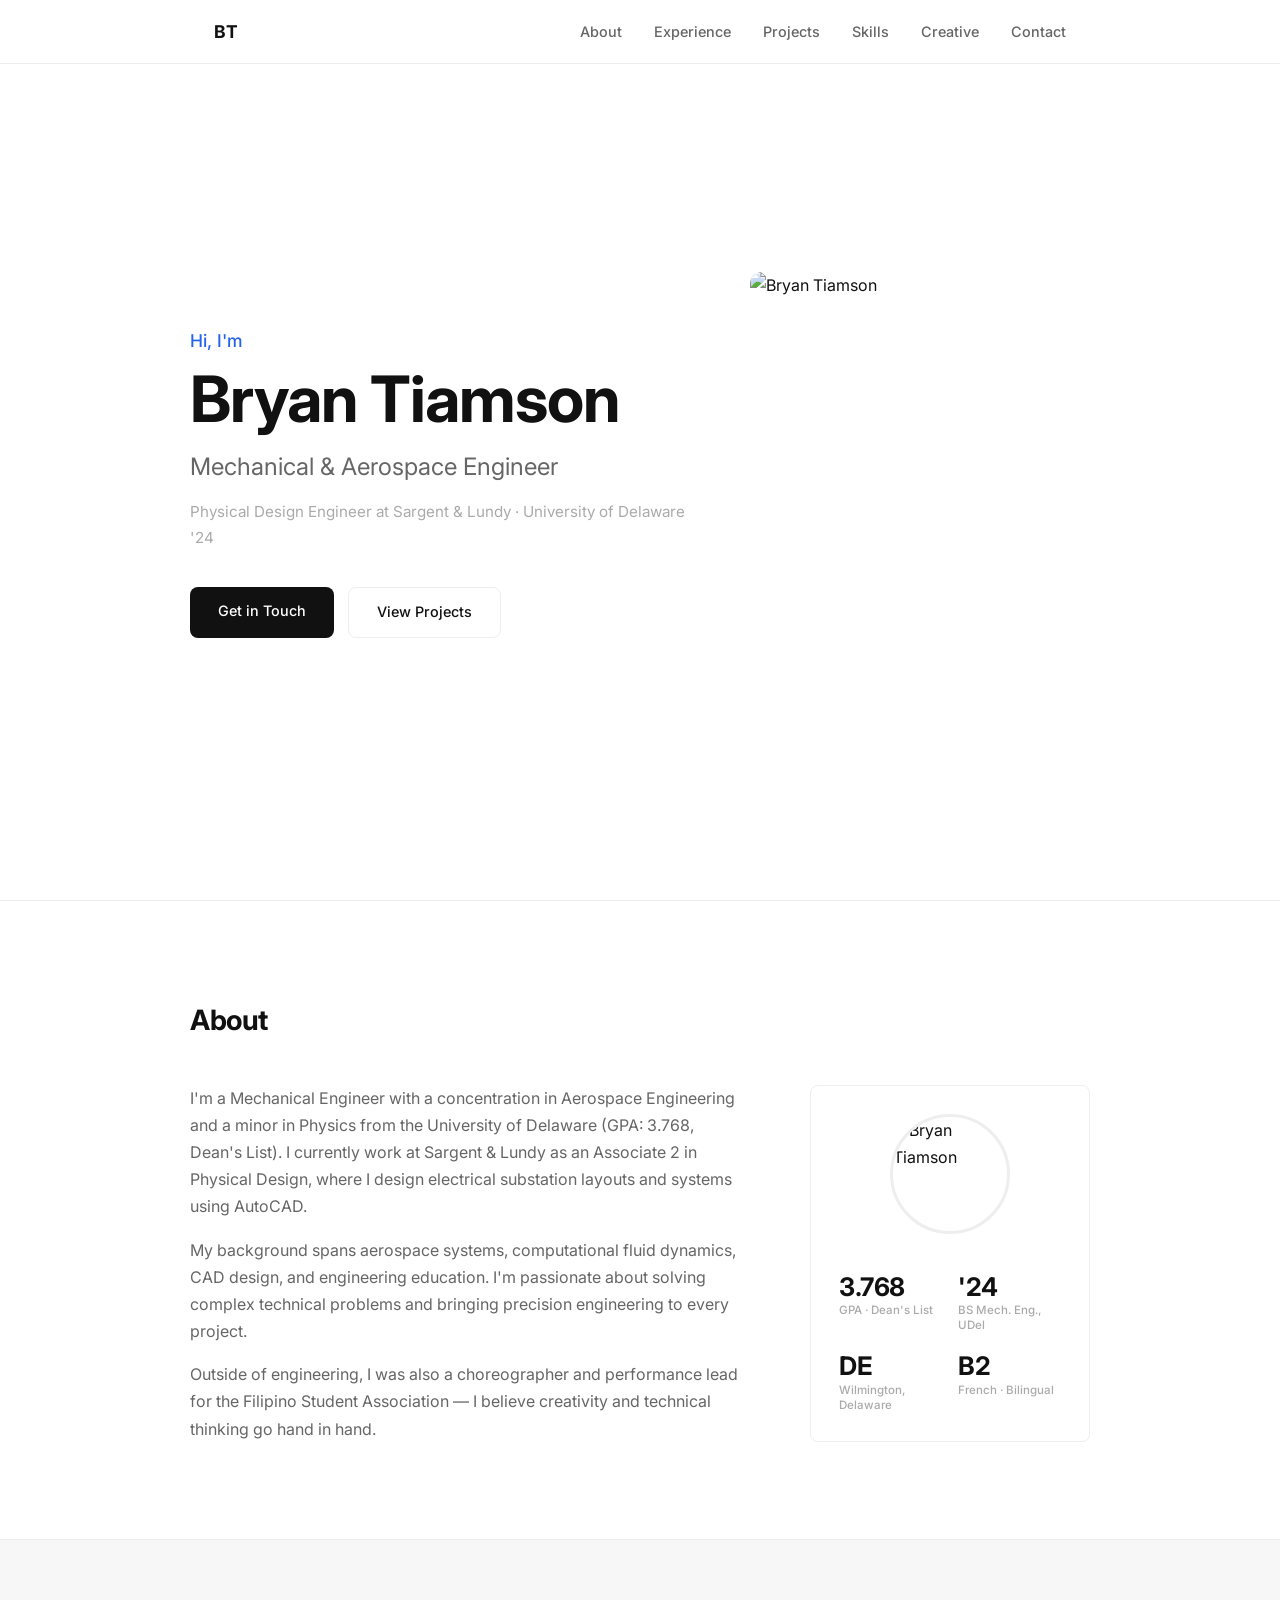
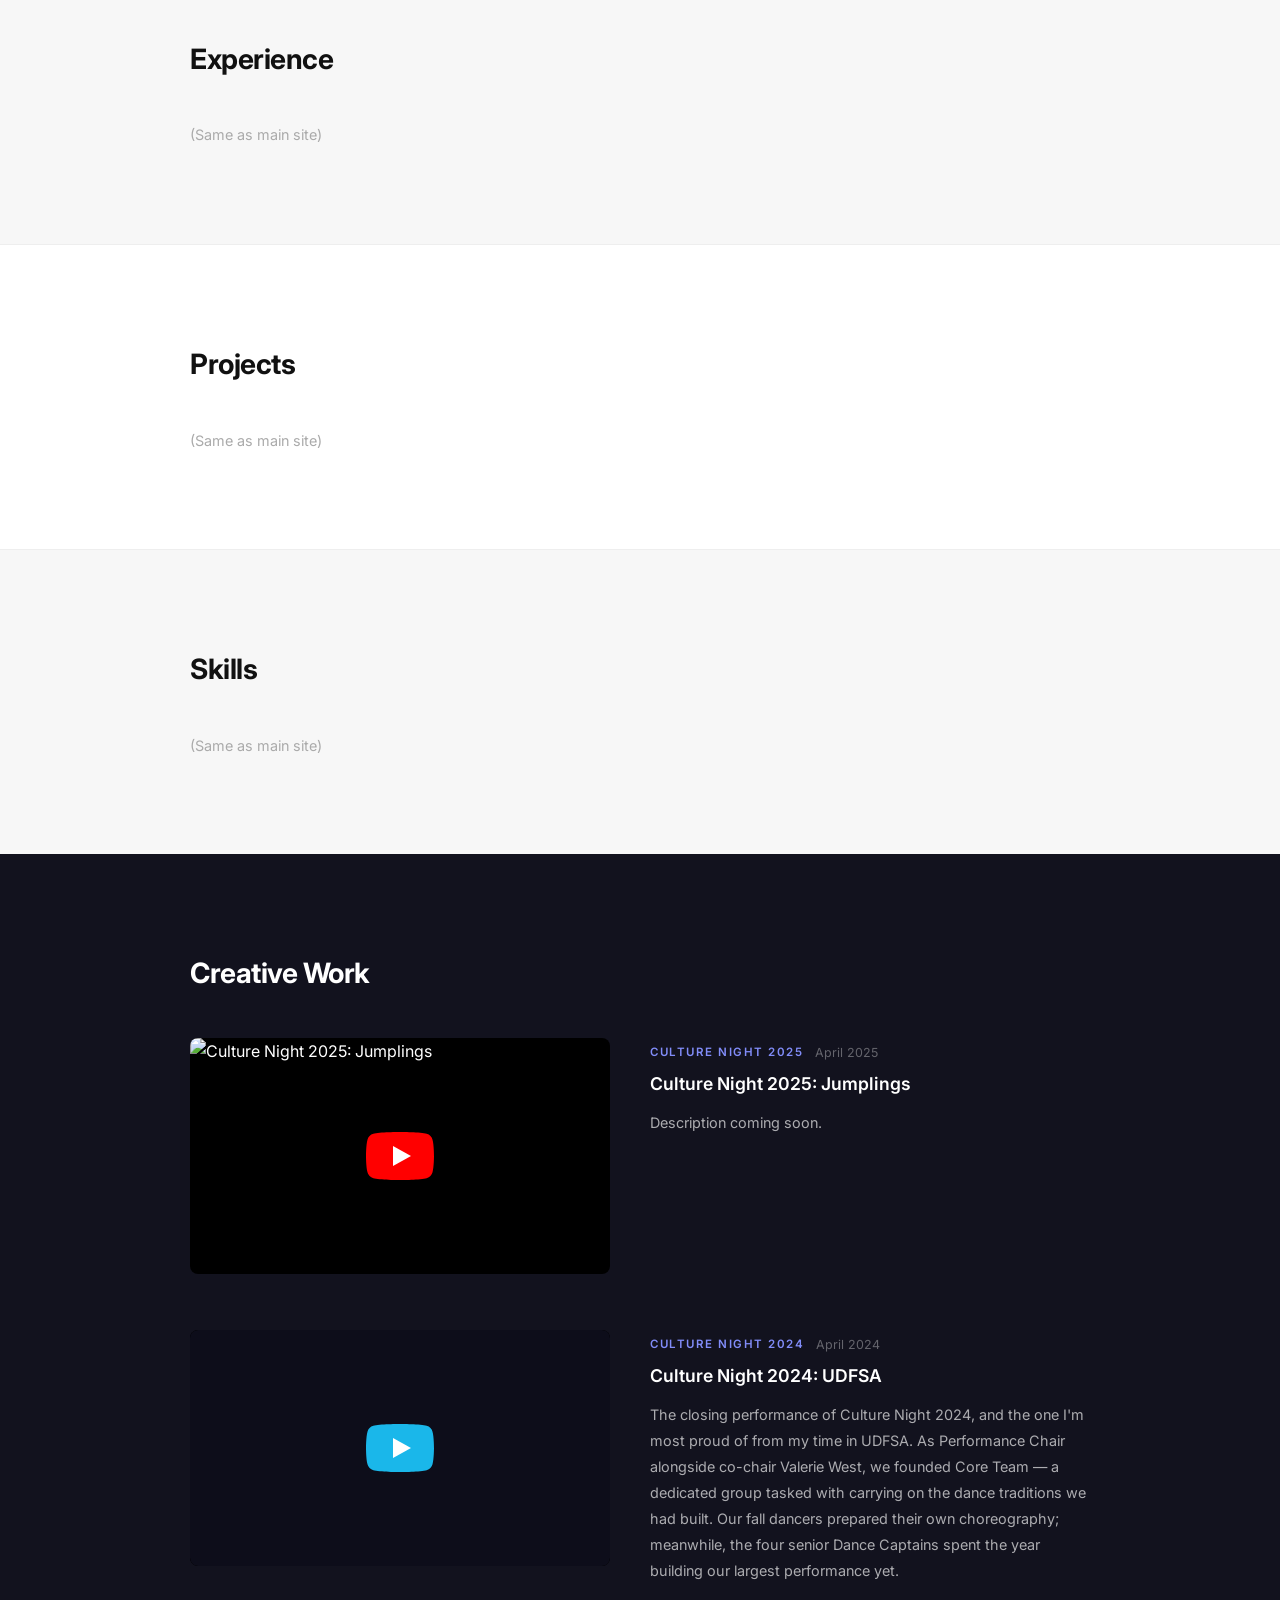
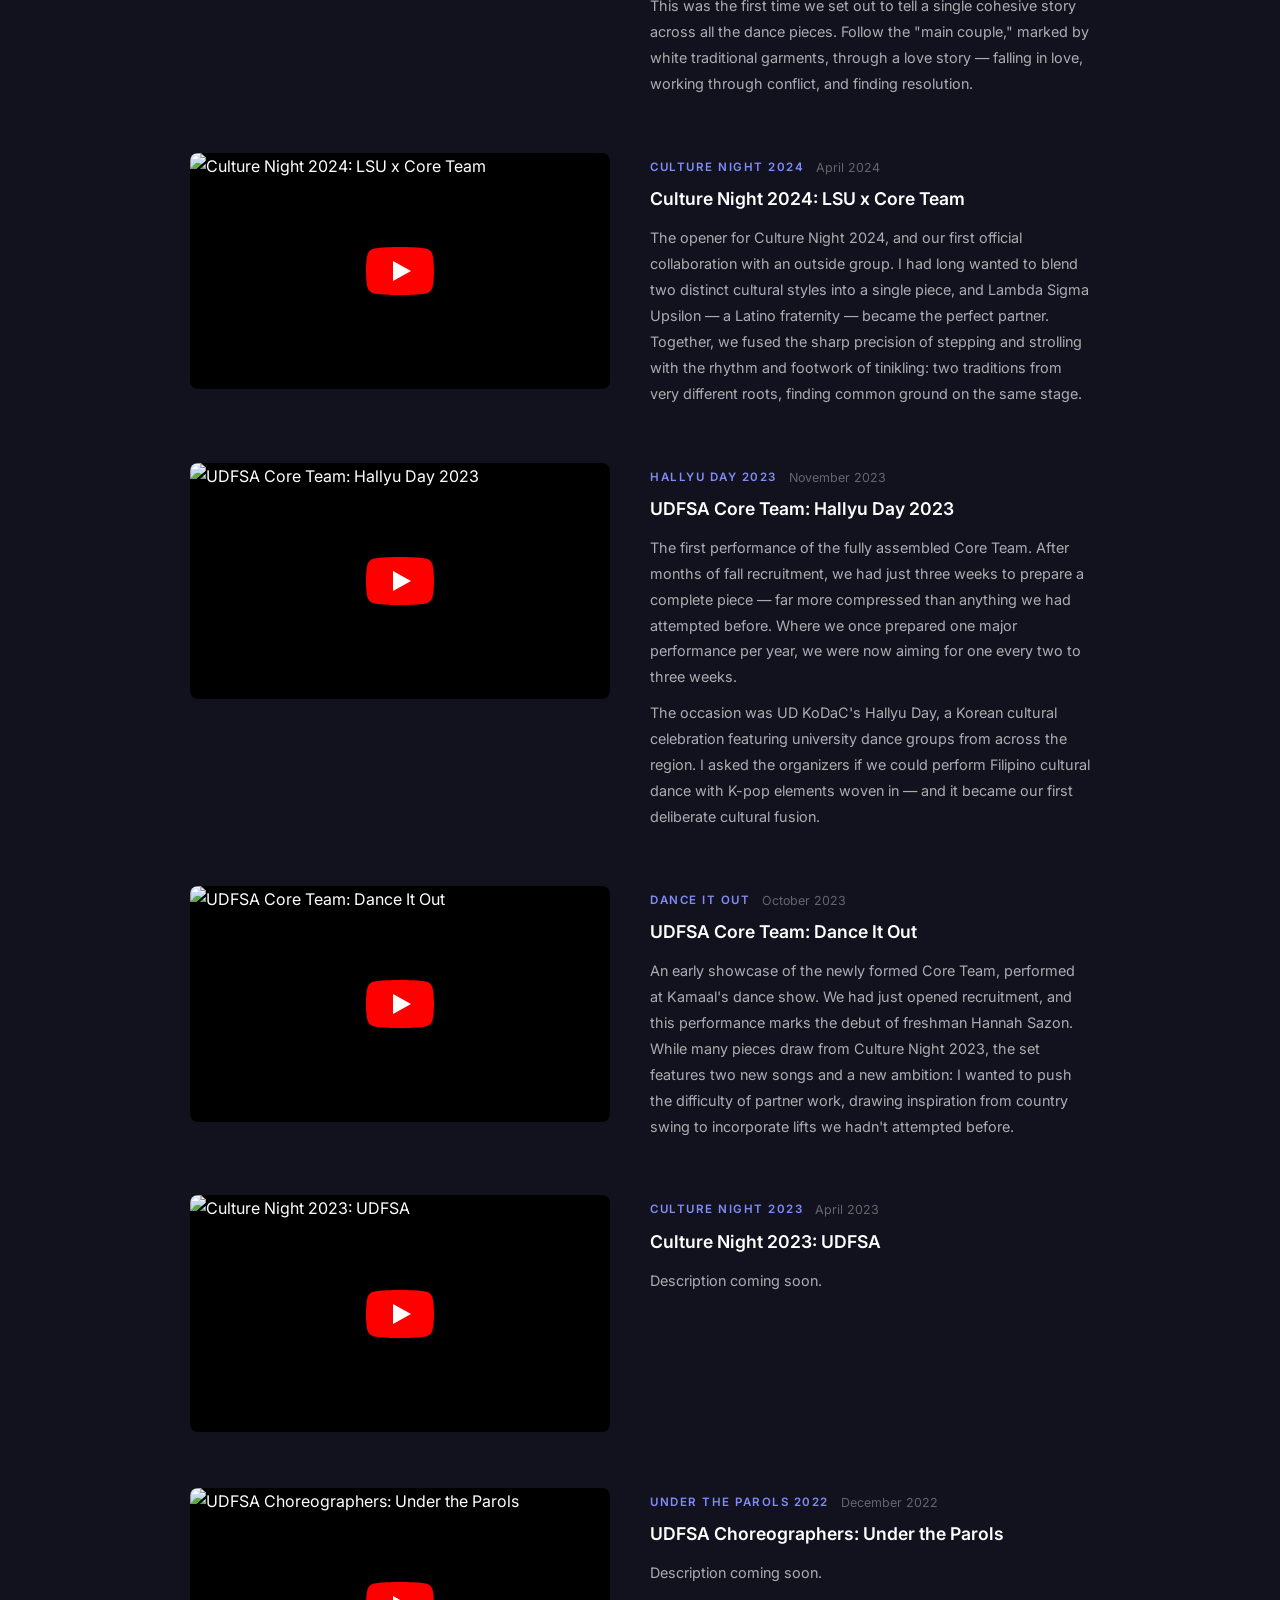
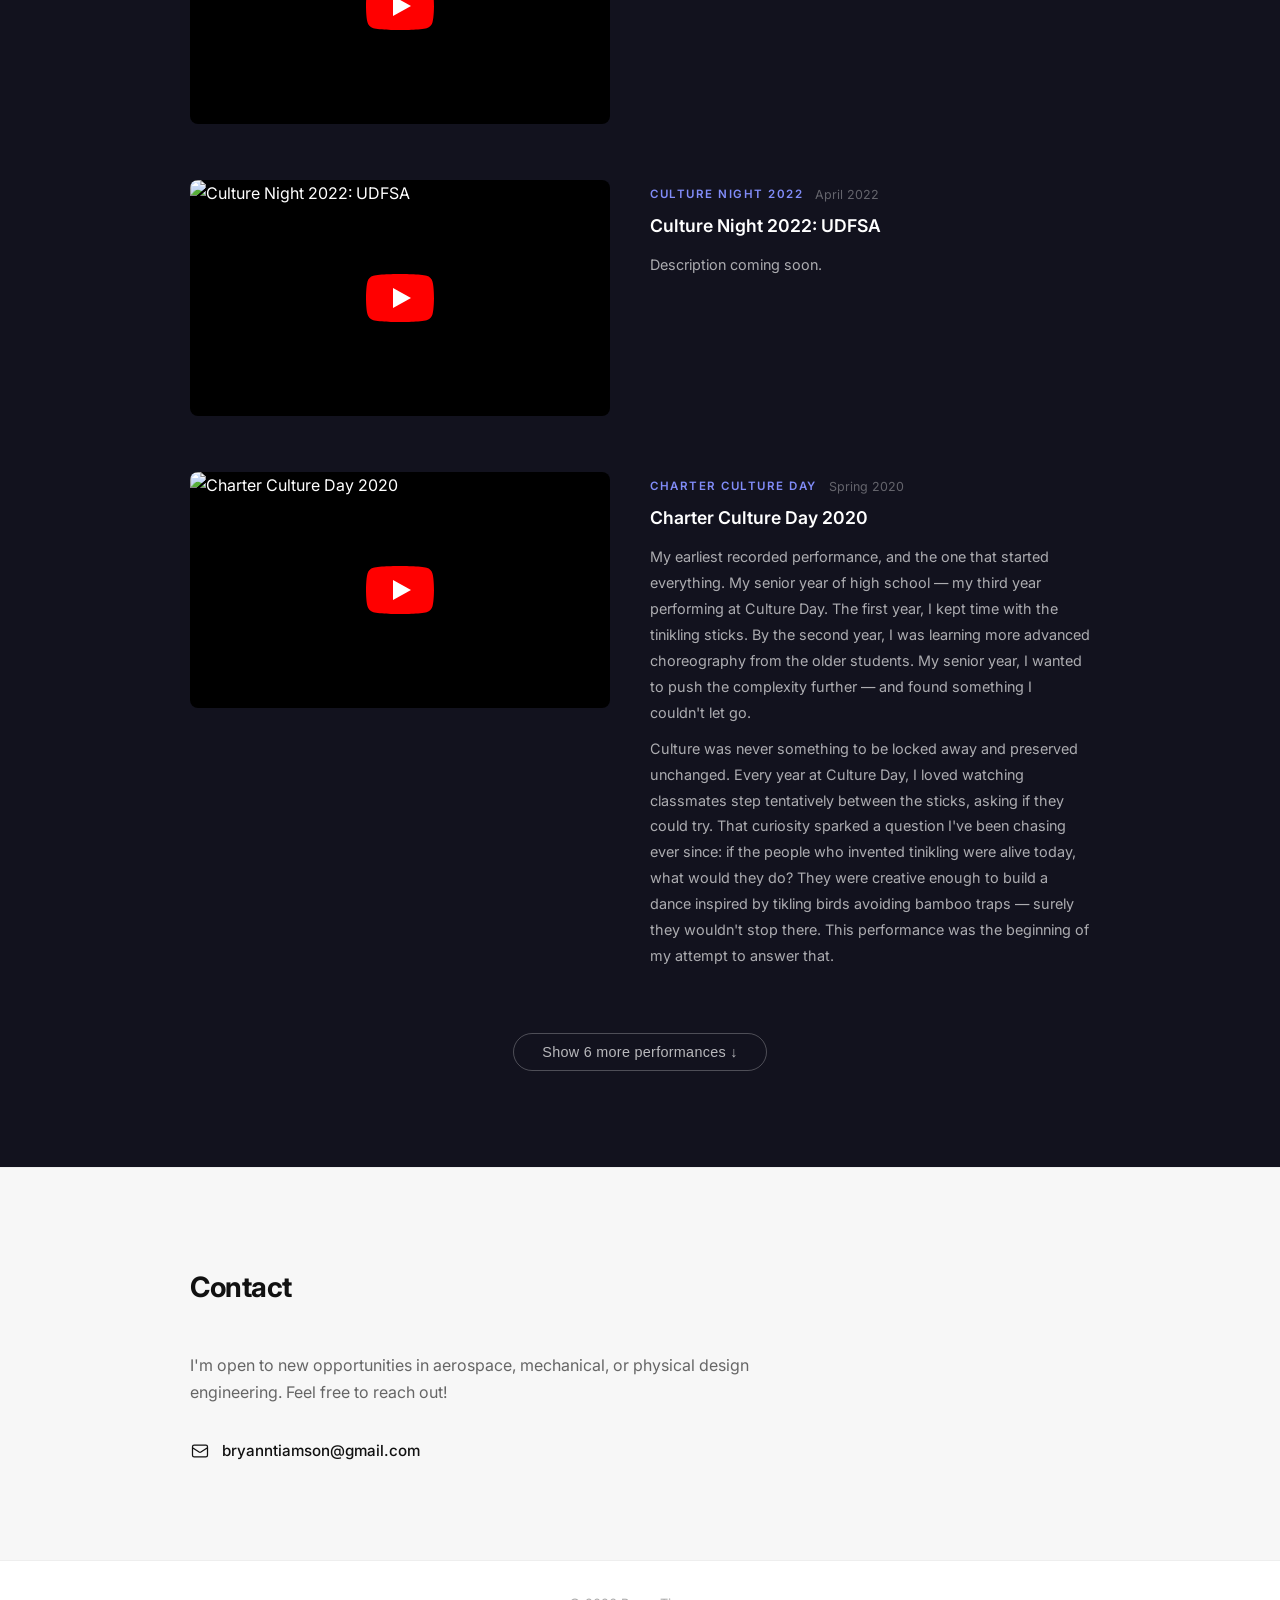
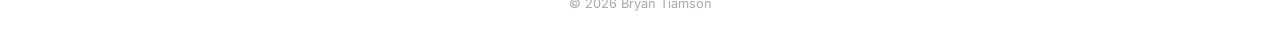
==== preview-a.html @ c30eb729 "Add two layout previews for Creative section (A/B comparison) - preview-a: top 3 visible, rest behin" ====
<!DOCTYPE html>
<html lang="en">
<head>
  <meta charset="UTF-8" />
  <meta name="viewport" content="width=device-width, initial-scale=1.0"/>
  <title>Preview A — Show More Button</title>
  <link rel="stylesheet" href="style.css" />
  <link href="https://fonts.googleapis.com/css2?family=Inter:wght@300;400;500;600;700&display=swap" rel="stylesheet"/>
</head>
<body>

  <!-- NAV -->
  <nav id="navbar">
    <div class="nav-inner">
      <span class="nav-logo">BT</span>
      <ul class="nav-links" id="navLinks">
        <li><a href="#about">About</a></li>
        <li><a href="#experience">Experience</a></li>
        <li><a href="#projects">Projects</a></li>
        <li><a href="#skills">Skills</a></li>
        <li><a href="#creative">Creative</a></li>
        <li><a href="#contact">Contact</a></li>
      </ul>
      <button class="nav-hamburger" id="navHamburger" aria-label="Toggle menu">
        <span></span><span></span><span></span>
      </button>
    </div>
  </nav>

  <!-- HERO -->
  <section id="hero">
    <div class="hero-content">
      <div class="hero-text">
        <p class="hero-greeting">Hi, I'm</p>
        <h1>Bryan Tiamson</h1>
        <h2>Mechanical &amp; Aerospace Engineer</h2>
        <p class="hero-sub">Physical Design Engineer at Sargent &amp; Lundy · University of Delaware '24</p>
        <div class="hero-cta">
          <a href="#contact" class="btn-primary">Get in Touch</a>
          <a href="#projects" class="btn-secondary">View Projects</a>
        </div>
      </div>
      <img src="Portrait/DPT_0738.jpg" alt="Bryan Tiamson" class="hero-photo"/>
    </div>
  </section>

  <!-- ABOUT -->
  <section id="about">
    <div class="container">
      <h3 class="section-label">About</h3>
      <div class="about-grid">
        <div class="about-text">
          <p>I'm a Mechanical Engineer with a concentration in Aerospace Engineering and a minor in Physics from the University of Delaware (GPA: 3.768, Dean's List). I currently work at Sargent &amp; Lundy as an Associate 2 in Physical Design, where I design electrical substation layouts and systems using AutoCAD.</p>
          <p>My background spans aerospace systems, computational fluid dynamics, CAD design, and engineering education. I'm passionate about solving complex technical problems and bringing precision engineering to every project.</p>
          <p>Outside of engineering, I was also a choreographer and performance lead for the Filipino Student Association — I believe creativity and technical thinking go hand in hand.</p>
        </div>
        <div class="about-details">
          <img src="Portrait/DPT_0741.jpg" alt="Bryan Tiamson" class="about-portrait"/>
          <div class="about-stats">
            <div class="stat-block"><span class="stat-value">3.768</span><span class="stat-label">GPA · Dean's List</span></div>
            <div class="stat-block"><span class="stat-value">'24</span><span class="stat-label">BS Mech. Eng., UDel</span></div>
            <div class="stat-block"><span class="stat-value">DE</span><span class="stat-label">Wilmington, Delaware</span></div>
            <div class="stat-block"><span class="stat-value">B2</span><span class="stat-label">French · Bilingual</span></div>
          </div>
        </div>
      </div>
    </div>
  </section>

  <!-- EXPERIENCE (collapsed for preview) -->
  <section id="experience"><div class="container"><h3 class="section-label">Experience</h3><p style="color:var(--gray-400);font-size:0.9rem;">(Same as main site)</p></div></section>

  <!-- PROJECTS (collapsed for preview) -->
  <section id="projects"><div class="container"><h3 class="section-label">Projects</h3><p style="color:var(--gray-400);font-size:0.9rem;">(Same as main site)</p></div></section>

  <!-- SKILLS (collapsed for preview) -->
  <section id="skills"><div class="container"><h3 class="section-label">Skills</h3><p style="color:var(--gray-400);font-size:0.9rem;">(Same as main site)</p></div></section>

  <!-- CREATIVE -->
  <section id="creative">
    <div class="container">
      <h3 class="section-label">Creative Work</h3>
      <div id="creativeGrid"></div>
    </div>
  </section>

  <!-- CONTACT -->
  <section id="contact">
    <div class="container">
      <h3 class="section-label">Contact</h3>
      <div class="contact-inner">
        <p>I'm open to new opportunities in aerospace, mechanical, or physical design engineering. Feel free to reach out!</p>
        <div class="contact-links">
          <a href="mailto:bryanntiamson@gmail.com" class="contact-item">
            <svg xmlns="http://www.w3.org/2000/svg" width="20" height="20" fill="none" viewBox="0 0 24 24" stroke="currentColor"><path stroke-linecap="round" stroke-linejoin="round" stroke-width="1.5" d="M3 8l7.89 5.26a2 2 0 002.22 0L21 8M5 19h14a2 2 0 002-2V7a2 2 0 00-2-2H5a2 2 0 00-2 2v10a2 2 0 002 2z"/></svg>
            bryanntiamson@gmail.com
          </a>
        </div>
      </div>
    </div>
  </section>

  <footer><p>© 2026 Bryan Tiamson</p></footer>

  <script src="projects.js"></script>
  <script src="creative-a.js"></script>
  <script src="script.js"></script>
</body>
</html>
---- style.css ----
/* ── Reset & Base ── */
*, *::before, *::after { box-sizing: border-box; margin: 0; padding: 0; }

:root {
  --black: #111111;
  --white: #ffffff;
  --gray-100: #f7f7f7;
  --gray-200: #eeeeee;
  --gray-400: #aaaaaa;
  --gray-600: #666666;
  --accent: #2563eb;
  --accent-light: #dbeafe;
  --radius: 8px;
  --max-w: 900px;
  --nav-h: 64px;
}

html { scroll-behavior: smooth; }

body {
  font-family: 'Inter', sans-serif;
  color: var(--black);
  background: var(--white);
  line-height: 1.7;
  font-size: 16px;
}

/* ── Nav ── */
#navbar {
  position: fixed;
  top: 0; left: 0; right: 0;
  height: var(--nav-h);
  background: rgba(255,255,255,0.92);
  backdrop-filter: blur(10px);
  border-bottom: 1px solid var(--gray-200);
  z-index: 100;
  transition: box-shadow 0.2s;
}
#navbar.scrolled { box-shadow: 0 2px 12px rgba(0,0,0,0.06); }

.nav-inner {
  max-width: var(--max-w);
  margin: 0 auto;
  padding: 0 24px;
  height: 100%;
  display: flex;
  align-items: center;
  justify-content: space-between;
}

.nav-logo {
  font-weight: 700;
  font-size: 1.1rem;
  letter-spacing: 1px;
  color: var(--black);
}

.nav-links {
  list-style: none;
  display: flex;
  gap: 32px;
}

.nav-links a {
  text-decoration: none;
  color: var(--gray-600);
  font-size: 0.9rem;
  font-weight: 500;
  transition: color 0.15s;
}
.nav-links a:hover { color: var(--accent); }

/* ── Hero ── */
#hero {
  min-height: 100vh;
  display: flex;
  align-items: center;
  padding: 0 24px;
  padding-top: var(--nav-h);
  background: var(--white);
}

.hero-content {
  max-width: var(--max-w);
  margin: 0 auto;
  width: 100%;
  display: grid;
  grid-template-columns: 1fr auto;
  gap: 64px;
  align-items: center;
}

.hero-photo {
  width: 340px;
  height: 420px;
  object-fit: cover;
  object-position: center top;
  border-radius: 12px;
  display: block;
  flex-shrink: 0;
}

@media (max-width: 700px) {
  .hero-content { grid-template-columns: 1fr; }
  .hero-photo { width: 100%; height: 260px; order: -1; }
}

.hero-greeting {
  font-size: 1.1rem;
  color: var(--accent);
  font-weight: 500;
  margin-bottom: 8px;
}

.hero-content h1 {
  font-size: clamp(2.5rem, 6vw, 4rem);
  font-weight: 700;
  line-height: 1.1;
  letter-spacing: -1px;
  margin-bottom: 12px;
}

.hero-content h2 {
  font-size: clamp(1.1rem, 3vw, 1.5rem);
  font-weight: 400;
  color: var(--gray-600);
  margin-bottom: 12px;
}

.hero-sub {
  color: var(--gray-400);
  font-size: 0.95rem;
  margin-bottom: 36px;
}

.hero-cta {
  display: flex;
  gap: 14px;
  flex-wrap: wrap;
}

.btn-primary {
  background: var(--black);
  color: var(--white);
  padding: 12px 28px;
  border-radius: var(--radius);
  text-decoration: none;
  font-size: 0.9rem;
  font-weight: 500;
  transition: background 0.15s, transform 0.15s;
}
.btn-primary:hover { background: #333; transform: translateY(-1px); }

.btn-secondary {
  background: transparent;
  color: var(--black);
  padding: 12px 28px;
  border-radius: var(--radius);
  border: 1.5px solid var(--gray-200);
  text-decoration: none;
  font-size: 0.9rem;
  font-weight: 500;
  transition: border-color 0.15s, transform 0.15s;
}
.btn-secondary:hover { border-color: var(--black); transform: translateY(-1px); }

/* ── Sections ── */
section { padding: 96px 24px; border-top: 1px solid var(--gray-200); }
section:nth-child(even) { background: var(--gray-100); }
#hero { border-top: none; }

.container {
  max-width: var(--max-w);
  margin: 0 auto;
}

.section-label {
  font-size: 1.75rem;
  font-weight: 700;
  letter-spacing: -0.5px;
  text-transform: none;
  color: var(--black);
  margin-bottom: 40px;
}

/* ── About ── */
.about-grid {
  display: grid;
  grid-template-columns: 1fr 280px;
  gap: 64px;
  align-items: start;
}

.about-text p {
  color: var(--gray-600);
  margin-bottom: 16px;
  font-size: 1rem;
}
.about-text p:last-child { margin-bottom: 0; }

.about-portrait {
  width: 120px;
  height: 120px;
  border-radius: 50%;
  object-fit: cover;
  object-position: center 30%;
  display: block;
  margin: 0 auto 20px;
  border: 3px solid var(--gray-200);
}

.about-details {
  display: flex;
  flex-direction: column;
  gap: 20px;
  padding: 28px;
  background: var(--white);
  border: 1px solid var(--gray-200);
  border-radius: var(--radius);
}

.about-stats {
  display: grid;
  grid-template-columns: 1fr 1fr;
  gap: 20px 16px;
}

.stat-block {
  display: flex;
  flex-direction: column;
  gap: 4px;
}

.stat-value {
  font-size: 1.6rem;
  font-weight: 700;
  color: var(--black);
  line-height: 1;
  letter-spacing: -0.5px;
}

.stat-label {
  font-size: 0.72rem;
  color: var(--gray-400);
  font-weight: 500;
  line-height: 1.3;
}

.badge-current {
  font-size: 0.65rem;
  font-weight: 600;
  text-transform: uppercase;
  letter-spacing: 1px;
  color: #16a34a;
  background: #dcfce7;
  padding: 2px 7px;
  border-radius: 99px;
  vertical-align: middle;
  margin-left: 8px;
}

/* ── Timeline ── */
.timeline {
  display: flex;
  flex-direction: column;
  gap: 0;
  position: relative;
}

.timeline::before {
  content: '';
  position: absolute;
  left: 136px;
  top: 0; bottom: 0;
  width: 1px;
  background: var(--gray-200);
}

.timeline-item {
  display: grid;
  grid-template-columns: 136px 1fr;
  gap: 32px;
  padding: 0 0 40px;
  position: relative;
}

.timeline-item::before {
  content: '';
  position: absolute;
  left: 130px;
  top: 6px;
  width: 13px; height: 13px;
  border-radius: 50%;
  background: var(--white);
  border: 2px solid var(--accent);
}

.timeline-date {
  font-size: 0.78rem;
  color: var(--gray-400);
  text-align: right;
  padding-top: 2px;
  padding-right: 22px;
  line-height: 1.4;
}

.timeline-body h4 {
  font-size: 1rem;
  font-weight: 600;
  margin-bottom: 2px;
}

.timeline-body .at {
  font-weight: 400;
  color: var(--accent);
}

.timeline-body .location {
  font-size: 0.8rem;
  color: var(--gray-400);
  margin-bottom: 10px;
}

.timeline-body ul {
  padding-left: 16px;
}

.timeline-body li {
  font-size: 0.9rem;
  color: var(--gray-600);
  margin-bottom: 4px;
}

/* ── Projects — Category Bands ── */
.projects-grid {
  display: flex;
  flex-direction: column;
  gap: 48px;
}

.category-band-header {
  display: flex;
  align-items: center;
  gap: 12px;
  margin-bottom: 16px;
}

.category-label {
  font-size: 0.7rem;
  font-weight: 600;
  letter-spacing: 2px;
  text-transform: uppercase;
  color: var(--black);
}

.category-count {
  font-size: 0.72rem;
  color: var(--gray-400);
  font-weight: 500;
}

.category-row {
  display: flex;
  flex-wrap: wrap;
  gap: 14px;
}

.project-card {
  flex: 0 0 calc(33.33% - 10px);
  min-width: 240px;
  background: var(--white);
  border: 1px solid var(--gray-200);
  border-radius: var(--radius);
  overflow: hidden;
  cursor: pointer;
  position: relative;
  transition: border-color 0.15s, transform 0.15s, box-shadow 0.15s;
}
.project-card:hover {
  border-color: var(--accent);
  transform: translateY(-2px);
  box-shadow: 0 6px 24px rgba(37,99,235,0.1);
}

.project-thumb {
  width: 100%;
  height: 160px;
  object-fit: cover;
  object-position: top;
  display: block;
  background: var(--gray-100);
}
.project-thumb--blank {
  height: 160px;
  background: var(--gray-100);
}

.card-body {
  padding: 14px 16px 16px;
}

.project-card h4 {
  font-size: 0.85rem;
  font-weight: 600;
  line-height: 1.35;
  margin-bottom: 6px;
  color: var(--black);
}

.project-tools {
  font-size: 0.72rem;
  color: var(--gray-400);
  font-family: 'Courier New', monospace;
  line-height: 1.4;
}

/* Hover summary overlay */
.hover-summary {
  position: absolute;
  inset: 0;
  background: rgba(15, 15, 25, 0.93);
  padding: 18px;
  opacity: 0;
  transition: opacity 0.2s;
  display: flex;
  flex-direction: column;
  justify-content: center;
  gap: 12px;
}
.project-card:hover .hover-summary { opacity: 1; }

.hover-summary p {
  font-size: 0.78rem;
  color: rgba(255,255,255,0.88);
  line-height: 1.6;
  display: -webkit-box;
  -webkit-line-clamp: 7;
  -webkit-box-orient: vertical;
  overflow: hidden;
  margin: 0;
}

.hover-hint {
  font-size: 0.72rem;
  color: #93c5fd;
  font-weight: 500;
  flex-shrink: 0;
}

/* keep project-tag for modal use */
.project-tag {
  font-size: 0.7rem;
  font-weight: 600;
  text-transform: uppercase;
  letter-spacing: 1px;
  color: var(--accent);
  background: var(--accent-light);
  display: inline-block;
  padding: 3px 8px;
  border-radius: 4px;
}

/* ── Skills ── */
.skills-grid {
  display: grid;
  grid-template-columns: repeat(auto-fill, minmax(240px, 1fr));
  gap: 32px;
}

.skill-group h5 {
  font-size: 0.78rem;
  font-weight: 600;
  text-transform: uppercase;
  letter-spacing: 1px;
  color: var(--gray-400);
  margin-bottom: 12px;
}

.skill-tags {
  display: flex;
  flex-wrap: wrap;
  gap: 8px;
}

.skill-tags span {
  font-size: 0.82rem;
  color: var(--black);
  background: var(--gray-200);
  padding: 5px 12px;
  border-radius: 99px;
}

/* ── Contact ── */
.contact-inner {
  max-width: 600px;
}

.contact-inner p {
  font-size: 1rem;
  color: var(--gray-600);
  margin-bottom: 32px;
  line-height: 1.7;
}

.contact-links {
  display: flex;
  flex-direction: column;
  gap: 16px;
}

.contact-item {
  display: flex;
  align-items: center;
  gap: 12px;
  text-decoration: none;
  color: var(--black);
  font-size: 0.95rem;
  font-weight: 500;
  transition: color 0.15s;
}
.contact-item:hover { color: var(--accent); }
.contact-item svg { flex-shrink: 0; }

/* ── Project Card click ── */
.project-card { cursor: pointer; }

/* ── Project Modal ── */
.modal-overlay {
  display: none;
  position: fixed;
  inset: 0;
  background: rgba(0,0,0,0.5);
  z-index: 200;
  align-items: flex-start;
  justify-content: center;
  overflow-y: auto;
  padding: 40px 20px;
}
.modal-overlay.open { display: flex; }

.modal-box {
  background: var(--white);
  border-radius: 12px;
  width: 100%;
  max-width: 780px;
  padding: 40px;
  position: relative;
  margin: auto;
}

.modal-close-btn {
  position: absolute;
  top: 16px; right: 16px;
  background: var(--gray-100);
  border: none;
  width: 32px; height: 32px;
  border-radius: 50%;
  cursor: pointer;
  font-size: 0.9rem;
  color: var(--gray-600);
  display: flex; align-items: center; justify-content: center;
}
.modal-close-btn:hover { background: var(--gray-200); }

.modal-tag {
  font-size: 0.7rem;
  font-weight: 600;
  text-transform: uppercase;
  letter-spacing: 1px;
  color: var(--accent);
  background: var(--accent-light);
  display: inline-block;
  padding: 3px 8px;
  border-radius: 4px;
  margin-bottom: 12px;
}

.modal-box h2 {
  font-size: 1.4rem;
  font-weight: 700;
  margin-bottom: 8px;
  line-height: 1.3;
}

.modal-tools {
  font-size: 0.8rem;
  color: var(--gray-400);
  font-family: 'Courier New', monospace;
  margin-bottom: 24px;
}

/* Photo gallery */
.modal-gallery {
  display: grid;
  grid-template-columns: repeat(auto-fill, minmax(200px, 1fr));
  gap: 12px;
  margin-bottom: 28px;
}
.gallery-item {
  border-radius: 8px;
  overflow: hidden;
  cursor: zoom-in;
  background: var(--gray-100);
  aspect-ratio: 4/3;
}
.gallery-item img {
  width: 100%;
  height: 100%;
  object-fit: cover;
  display: block;
  transition: transform 0.2s;
}
.gallery-item:hover img { transform: scale(1.03); }

/* Writeup */
.modal-writeup {
  font-size: 0.95rem;
  color: var(--gray-600);
  line-height: 1.8;
}
.modal-writeup p { margin-bottom: 14px; }
.modal-writeup h3 { font-size: 1rem; font-weight: 600; color: var(--black); margin: 20px 0 8px; }
.modal-writeup ul { padding-left: 20px; margin-bottom: 14px; }
.modal-writeup li { margin-bottom: 6px; }
.modal-writeup b { color: var(--black); }

/* ── Modal Tabs ── */
.modal-tabs {
  display: flex;
  border-bottom: 1px solid var(--gray-200);
  margin-bottom: 24px;
  margin-top: 4px;
}

.modal-tab {
  background: none;
  border: none;
  border-bottom: 2px solid transparent;
  padding: 10px 20px;
  font-size: 0.9rem;
  font-weight: 500;
  color: var(--gray-600);
  cursor: pointer;
  margin-bottom: -1px;
  transition: color 0.15s, border-color 0.15s;
  font-family: 'Inter', sans-serif;
}
.modal-tab:hover { color: var(--black); }
.modal-tab.active {
  color: var(--accent);
  border-bottom-color: var(--accent);
}

/* ── PDF Embed ── */
.pdf-embed {
  width: 100%;
  height: 72vh;
  border: none;
  border-radius: var(--radius);
  background: var(--gray-100);
  display: block;
}

.pdf-mobile-link {
  display: none;
}

/* Lightbox */
#lightbox {
  display: none;
  position: fixed;
  inset: 0;
  background: rgba(0,0,0,0.92);
  z-index: 300;
  align-items: center;
  justify-content: center;
  cursor: zoom-out;
}
#lightbox.open { display: flex; }
#lightbox img { max-width: 90vw; max-height: 90vh; object-fit: contain; border-radius: 4px; }
#lightbox button {
  position: absolute;
  top: 20px; right: 20px;
  background: rgba(255,255,255,0.15);
  color: white;
  border: none;
  width: 40px; height: 40px;
  border-radius: 50%;
  font-size: 1rem;
  cursor: pointer;
}

/* ── Creative Section ── */
#creative {
  background: #12121e;
  border-top: none;
  color: var(--white);
}
#creative .section-label {
  color: var(--white);
}
.creative-empty {
  color: rgba(255,255,255,0.4);
  font-size: 0.9rem;
}

/* ── Version A: show-more button ── */
.video-card--hidden { display: none; }
.creative-show-more {
  display: block;
  margin: 8px auto 0;
  background: none;
  border: 1px solid rgba(255,255,255,0.25);
  color: rgba(255,255,255,0.7);
  padding: 10px 28px;
  border-radius: 99px;
  font-size: 0.9rem;
  cursor: pointer;
  letter-spacing: 0.02em;
  transition: border-color 0.15s, color 0.15s;
}
.creative-show-more:hover {
  border-color: rgba(255,255,255,0.6);
  color: var(--white);
}

/* ── Version B: compact thumbnail grid ── */
.creative-compact-header {
  font-size: 0.75rem;
  letter-spacing: 0.08em;
  text-transform: uppercase;
  color: rgba(255,255,255,0.35);
  margin-top: 48px;
  margin-bottom: 16px;
}
.creative-compact-grid {
  display: grid;
  grid-template-columns: repeat(3, 1fr);
  gap: 14px;
}
.video-card-sm {
  cursor: pointer;
  border-radius: var(--radius);
  overflow: hidden;
  background: rgba(255,255,255,0.04);
  transition: background 0.15s;
}
.video-card-sm:hover { background: rgba(255,255,255,0.09); }
.video-card-sm .yt-facade {
  border-radius: 0;
  aspect-ratio: 16/9;
}
.video-card-sm .yt-play-btn svg { width: 40px; height: 28px; }
.video-card-sm-info {
  padding: 10px 12px 12px;
}
.video-card-sm-event {
  font-size: 0.68rem;
  text-transform: uppercase;
  letter-spacing: 0.06em;
  color: rgba(255,255,255,0.35);
}
.video-card-sm-title {
  font-size: 0.82rem;
  font-weight: 600;
  color: rgba(255,255,255,0.85);
  margin-top: 3px;
  line-height: 1.3;
}

#creativeGrid {
  display: flex;
  flex-direction: column;
  gap: 56px;
}

.video-card {
  display: grid;
  grid-template-columns: 420px 1fr;
  gap: 40px;
  align-items: start;
}

.yt-facade {
  position: relative;
  width: 100%;
  aspect-ratio: 16 / 9;
  border-radius: var(--radius);
  overflow: hidden;
  cursor: pointer;
  background: #000;
  flex-shrink: 0;
}
.yt-facade img {
  width: 100%;
  height: 100%;
  object-fit: cover;
  display: block;
  transition: opacity 0.2s;
}
.yt-facade:hover img { opacity: 0.75; }

.yt-play-btn {
  position: absolute;
  inset: 0;
  display: flex;
  align-items: center;
  justify-content: center;
  pointer-events: none;
  transition: transform 0.15s;
}
.yt-facade:hover .yt-play-btn { transform: scale(1.1); }

.vimeo-placeholder {
  width: 100%;
  aspect-ratio: 16 / 9;
  border-radius: var(--radius);
  background: #0d0d1a;
}

.yt-iframe {
  width: 100%;
  aspect-ratio: 16 / 9;
  border: none;
  border-radius: var(--radius);
  display: block;
}

.video-info {
  padding-top: 4px;
}

.video-meta {
  display: flex;
  align-items: center;
  gap: 12px;
  margin-bottom: 10px;
}

.video-event {
  font-size: 0.72rem;
  font-weight: 600;
  text-transform: uppercase;
  letter-spacing: 1.5px;
  color: #818cf8;
}

.video-date {
  font-size: 0.78rem;
  color: rgba(255,255,255,0.35);
}

.video-title {
  font-size: 1.1rem;
  font-weight: 600;
  color: var(--white);
  margin-bottom: 14px;
  line-height: 1.3;
}

.video-description {
  font-size: 0.9rem;
  color: rgba(255,255,255,0.65);
  line-height: 1.8;
}
.video-description p { margin-bottom: 10px; }
.video-description p:last-child { margin-bottom: 0; }

/* ── Footer ── */
footer {
  text-align: center;
  padding: 32px;
  font-size: 0.8rem;
  color: var(--gray-400);
  border-top: 1px solid var(--gray-200);
}

/* ── Card summary (mobile only — hidden on desktop) ── */
.card-summary { display: none; }

/* ── Hamburger button (hidden on desktop) ── */
.nav-hamburger {
  display: none;
  flex-direction: column;
  gap: 5px;
  background: none;
  border: none;
  cursor: pointer;
  padding: 4px;
}
.nav-hamburger span {
  display: block;
  width: 22px;
  height: 2px;
  background: var(--black);
  border-radius: 2px;
  transition: transform 0.2s, opacity 0.2s;
}
.nav-hamburger.open span:nth-child(1) { transform: translateY(7px) rotate(45deg); }
.nav-hamburger.open span:nth-child(2) { opacity: 0; }
.nav-hamburger.open span:nth-child(3) { transform: translateY(-7px) rotate(-45deg); }

/* ── Tablet ── */
@media (max-width: 700px) {
  .about-grid { grid-template-columns: 1fr; gap: 32px; }
  .timeline::before { left: 0; }
  .timeline-item { grid-template-columns: 1fr; gap: 6px; padding-left: 20px; }
  .timeline-item::before { left: -7px; }
  .timeline-date { text-align: left; }
  .project-card { flex: 0 0 calc(50% - 7px); min-width: 0; }
  .hero-content { grid-template-columns: 1fr; }
  .hero-photo { width: 100%; height: 260px; order: -1; }
}

/* ── Mobile — complete redesign ── */
@media (max-width: 600px) {

  /* — Nav — */
  .nav-hamburger { display: flex; }
  .nav-links {
    display: none;
    position: absolute;
    top: var(--nav-h);
    left: 0; right: 0;
    flex-direction: column;
    gap: 0;
    background: rgba(255,255,255,0.98);
    backdrop-filter: blur(10px);
    border-bottom: 1px solid var(--gray-200);
    padding: 8px 0 16px;
    box-shadow: 0 8px 24px rgba(0,0,0,0.08);
  }
  .nav-links.open { display: flex; }
  .nav-links li { list-style: none; }
  .nav-links a { display: block; padding: 14px 24px; font-size: 1rem; }

  /* — Sections — */
  section { padding: 56px 20px; }

  /* — Hero: full-bleed photo, text below — */
  #hero {
    padding: 0;
    padding-top: var(--nav-h);
    align-items: flex-start;
    min-height: unset;
  }
  .hero-content {
    display: block;
    padding: 0;
    gap: 0;
  }
  .hero-photo {
    width: 100%;
    height: 54vw;
    min-height: 220px;
    max-height: 340px;
    border-radius: 0;
    order: 0;
    object-position: center 30%;
  }
  .hero-text {
    padding: 28px 24px 44px;
  }
  .hero-content h1 { font-size: 2.2rem; letter-spacing: -0.5px; }
  .hero-content h2 { font-size: 1rem; }
  .hero-sub { font-size: 0.88rem; margin-bottom: 28px; }
  .hero-cta { flex-direction: column; gap: 10px; }
  .btn-primary, .btn-secondary { display: block; text-align: center; padding: 14px 24px; }

  /* — About — */
  .about-portrait { display: none; }
  .about-details {
    background: none;
    border: none;
    padding: 0;
  }
  .about-stats {
    grid-template-columns: 1fr 1fr;
    gap: 16px;
  }

  /* — Timeline: card layout — */
  .timeline { gap: 10px; }
  .timeline::before { display: none; }
  .timeline-item {
    display: flex;
    flex-direction: column;
    gap: 4px;
    padding: 16px 18px 18px;
    background: var(--white);
    border: 1px solid var(--gray-200);
    border-radius: 10px;
    margin-bottom: 0;
    padding-left: 18px;
  }
  .timeline-item::before { display: none; }
  .timeline-date {
    font-size: 0.7rem;
    font-weight: 600;
    color: var(--accent);
    text-align: left;
    padding-right: 0;
    padding-top: 0;
    margin-bottom: 4px;
  }

  /* — Projects: horizontal card list — */
  .projects-grid { gap: 32px; }
  .category-row { flex-direction: column; gap: 8px; }
  .project-card {
    flex: 0 0 auto;
    width: 100%;
    display: flex;
    flex-direction: row;
    align-items: stretch;
    overflow: hidden;
    border-radius: var(--radius);
    min-height: 90px;
  }
  .project-thumb {
    width: 90px;
    min-width: 90px;
    height: auto;
    border-radius: 0;
    object-fit: cover;
    object-position: top;
  }
  .project-thumb--blank { width: 90px; min-width: 90px; height: auto; border-radius: 0; }
  .card-body {
    flex: 1;
    padding: 10px 12px 12px;
    min-width: 0;
    display: flex;
    flex-direction: column;
    justify-content: center;
  }
  .project-card h4 { font-size: 0.82rem; margin-bottom: 3px; }
  .project-tools { font-size: 0.68rem; margin-bottom: 5px; }
  .card-summary {
    display: block;
    font-size: 0.75rem;
    color: var(--gray-600);
    line-height: 1.45;
    display: -webkit-box;
    -webkit-line-clamp: 2;
    -webkit-box-orient: vertical;
    overflow: hidden;
    margin: 0;
  }
  .hover-summary { display: none; }

  /* — Modal: full screen — */
  .modal-overlay { padding: 0; align-items: stretch; }
  .modal-box {
    border-radius: 0;
    max-width: 100%;
    width: 100%;
    min-height: 100dvh;
    padding: 20px;
    margin: 0;
    display: flex;
    flex-direction: column;
  }
  .modal-close-btn { top: 20px; right: 20px; }
  .modal-box h2 { font-size: 1.1rem; }
  .pdf-embed { display: none; }
  .pdf-mobile-link {
    display: flex;
    align-items: center;
    justify-content: center;
    gap: 8px;
    background: var(--accent);
    color: var(--white);
    text-decoration: none;
    font-size: 1rem;
    font-weight: 600;
    padding: 16px 24px;
    border-radius: var(--radius);
    margin-top: 16px;
  }

  /* — Skills — */
  .skill-tags span { font-size: 0.78rem; padding: 4px 10px; }
  .skills-grid { gap: 24px; }

  /* — Creative — */
  .video-card { grid-template-columns: 1fr; gap: 16px; }
  #creativeGrid { gap: 40px; }
}
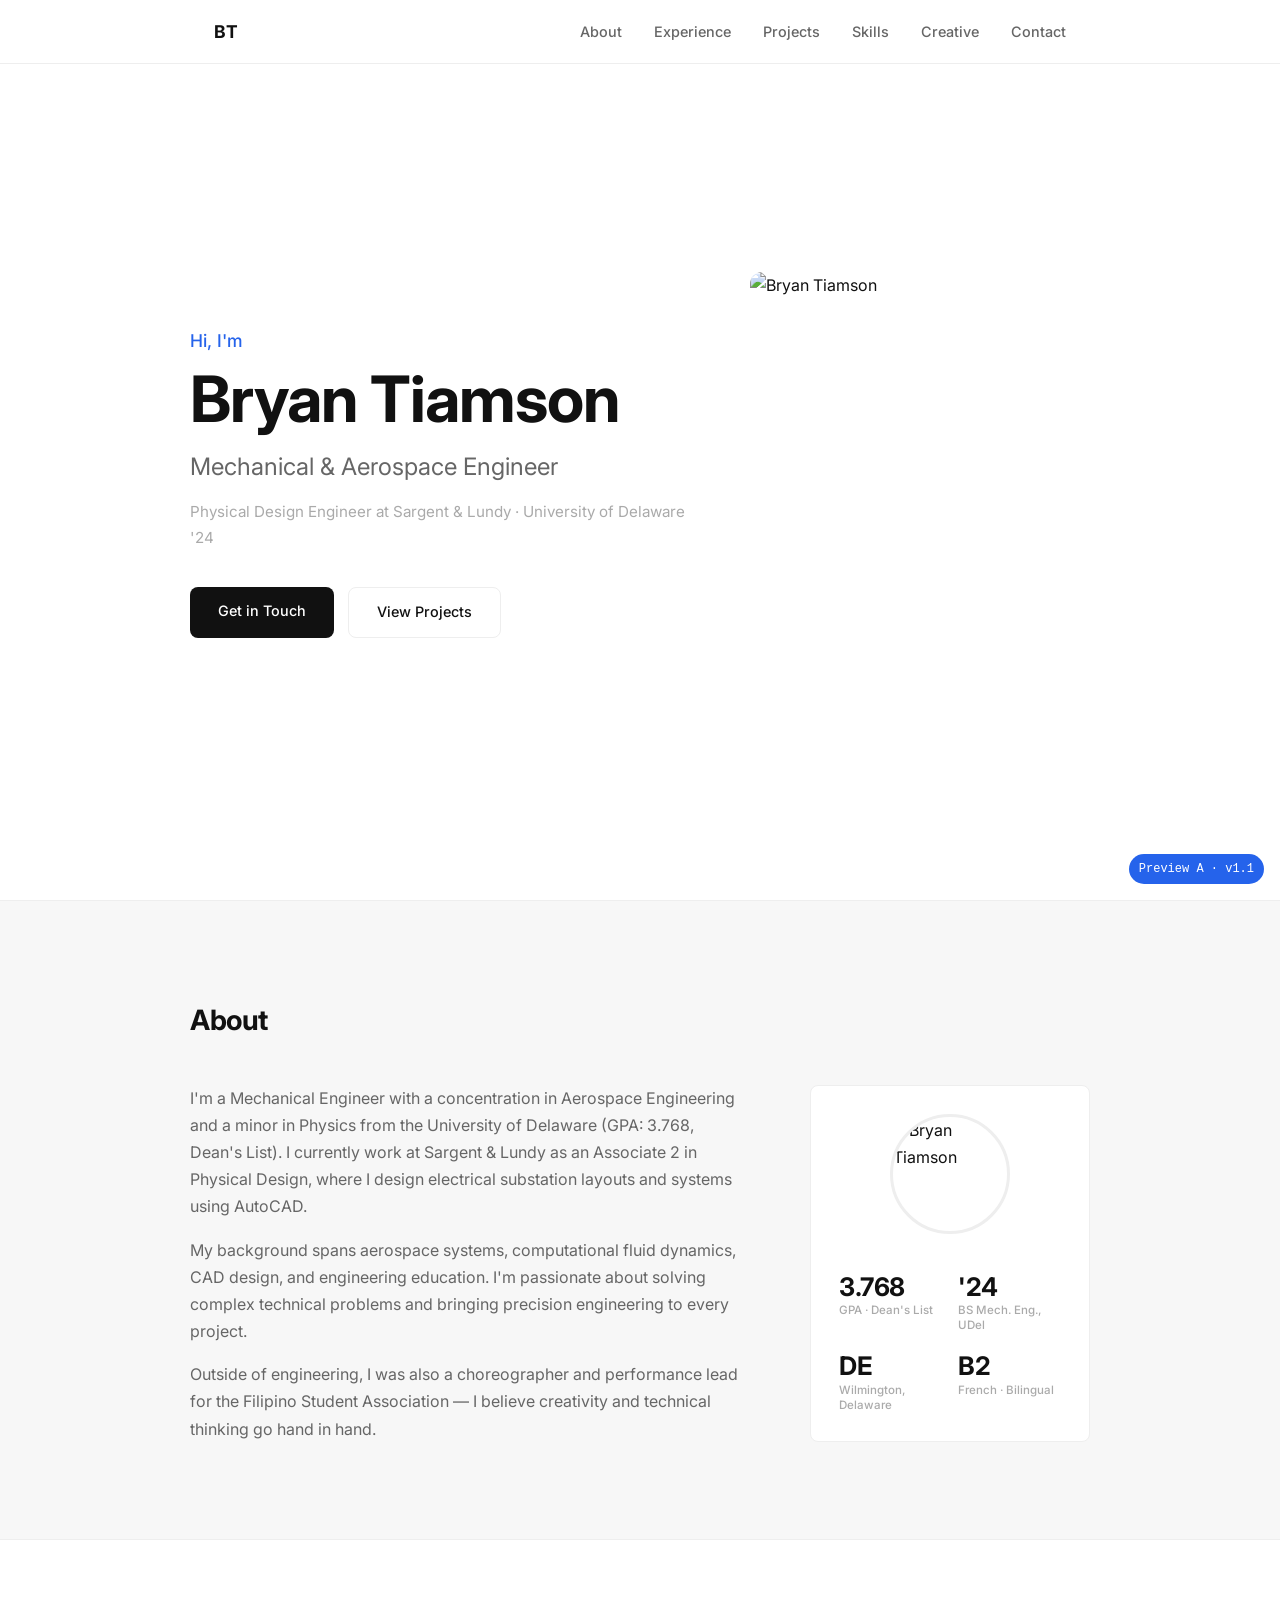
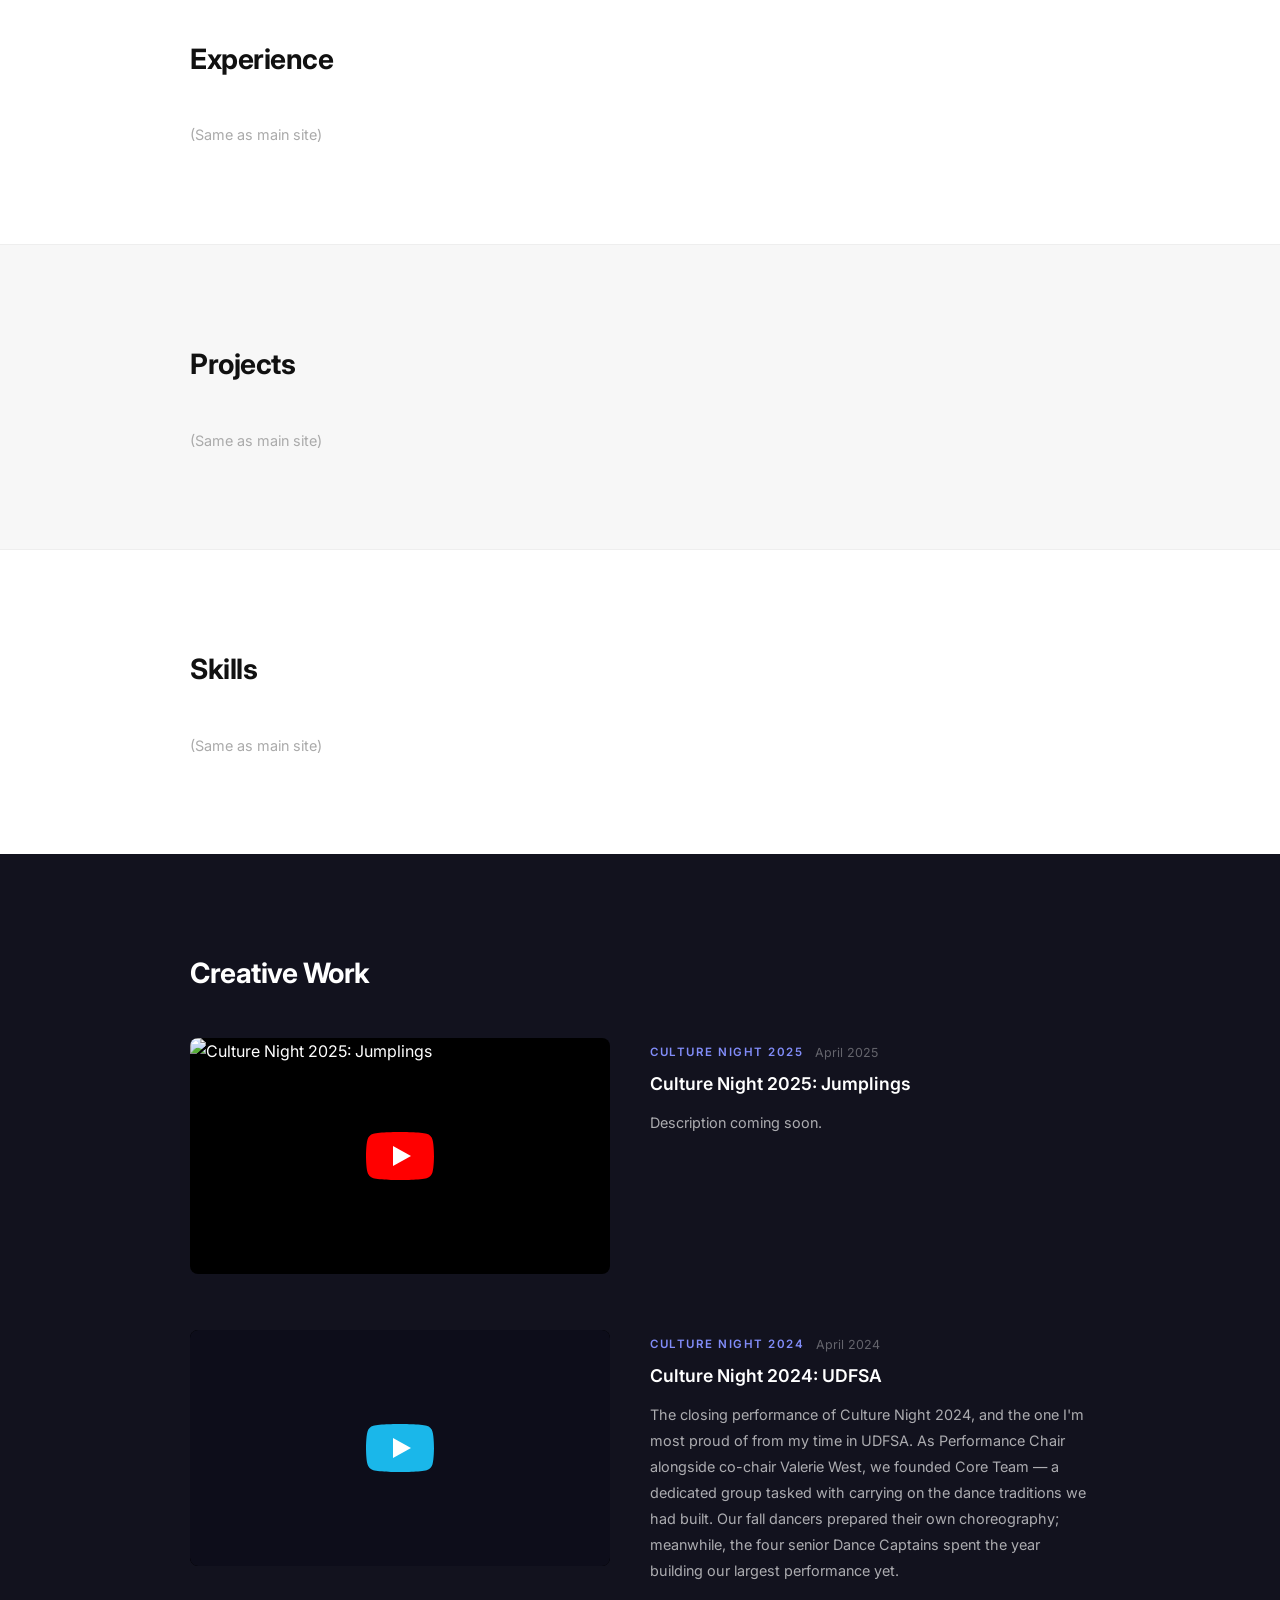
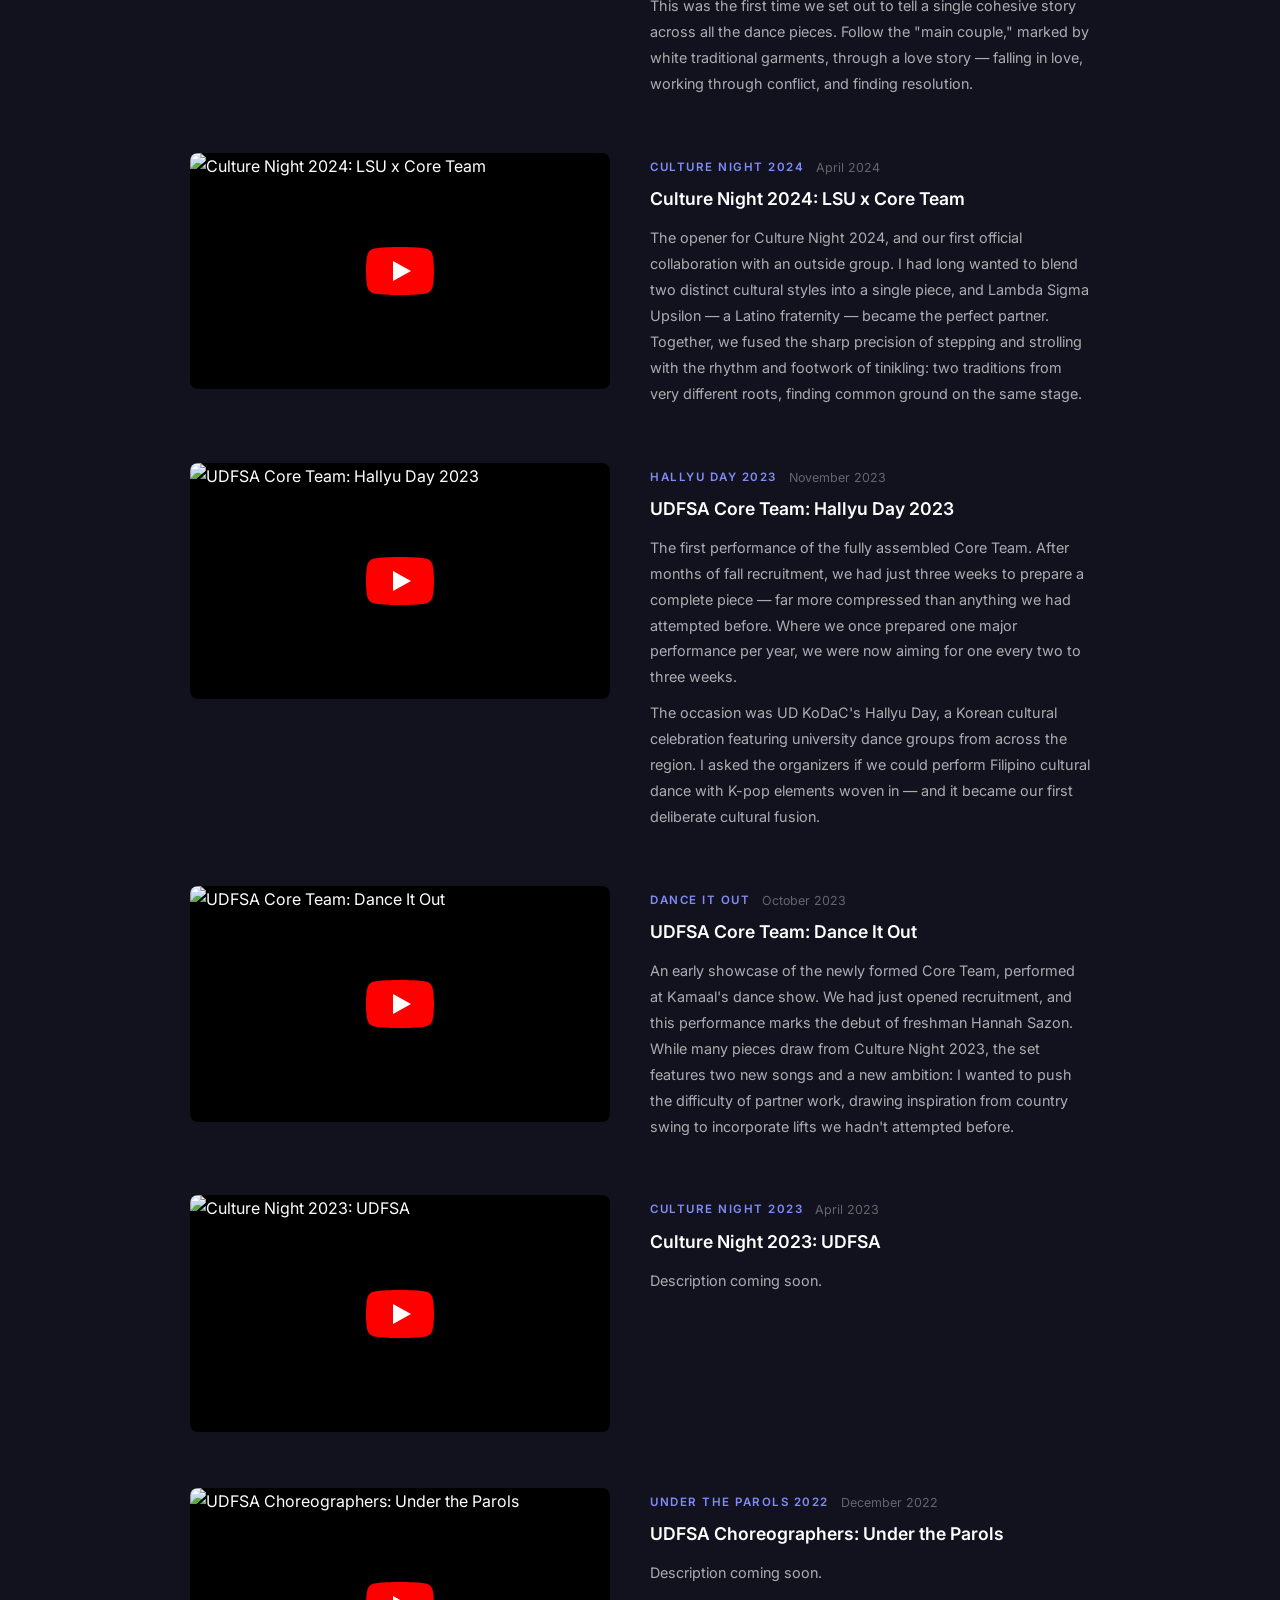
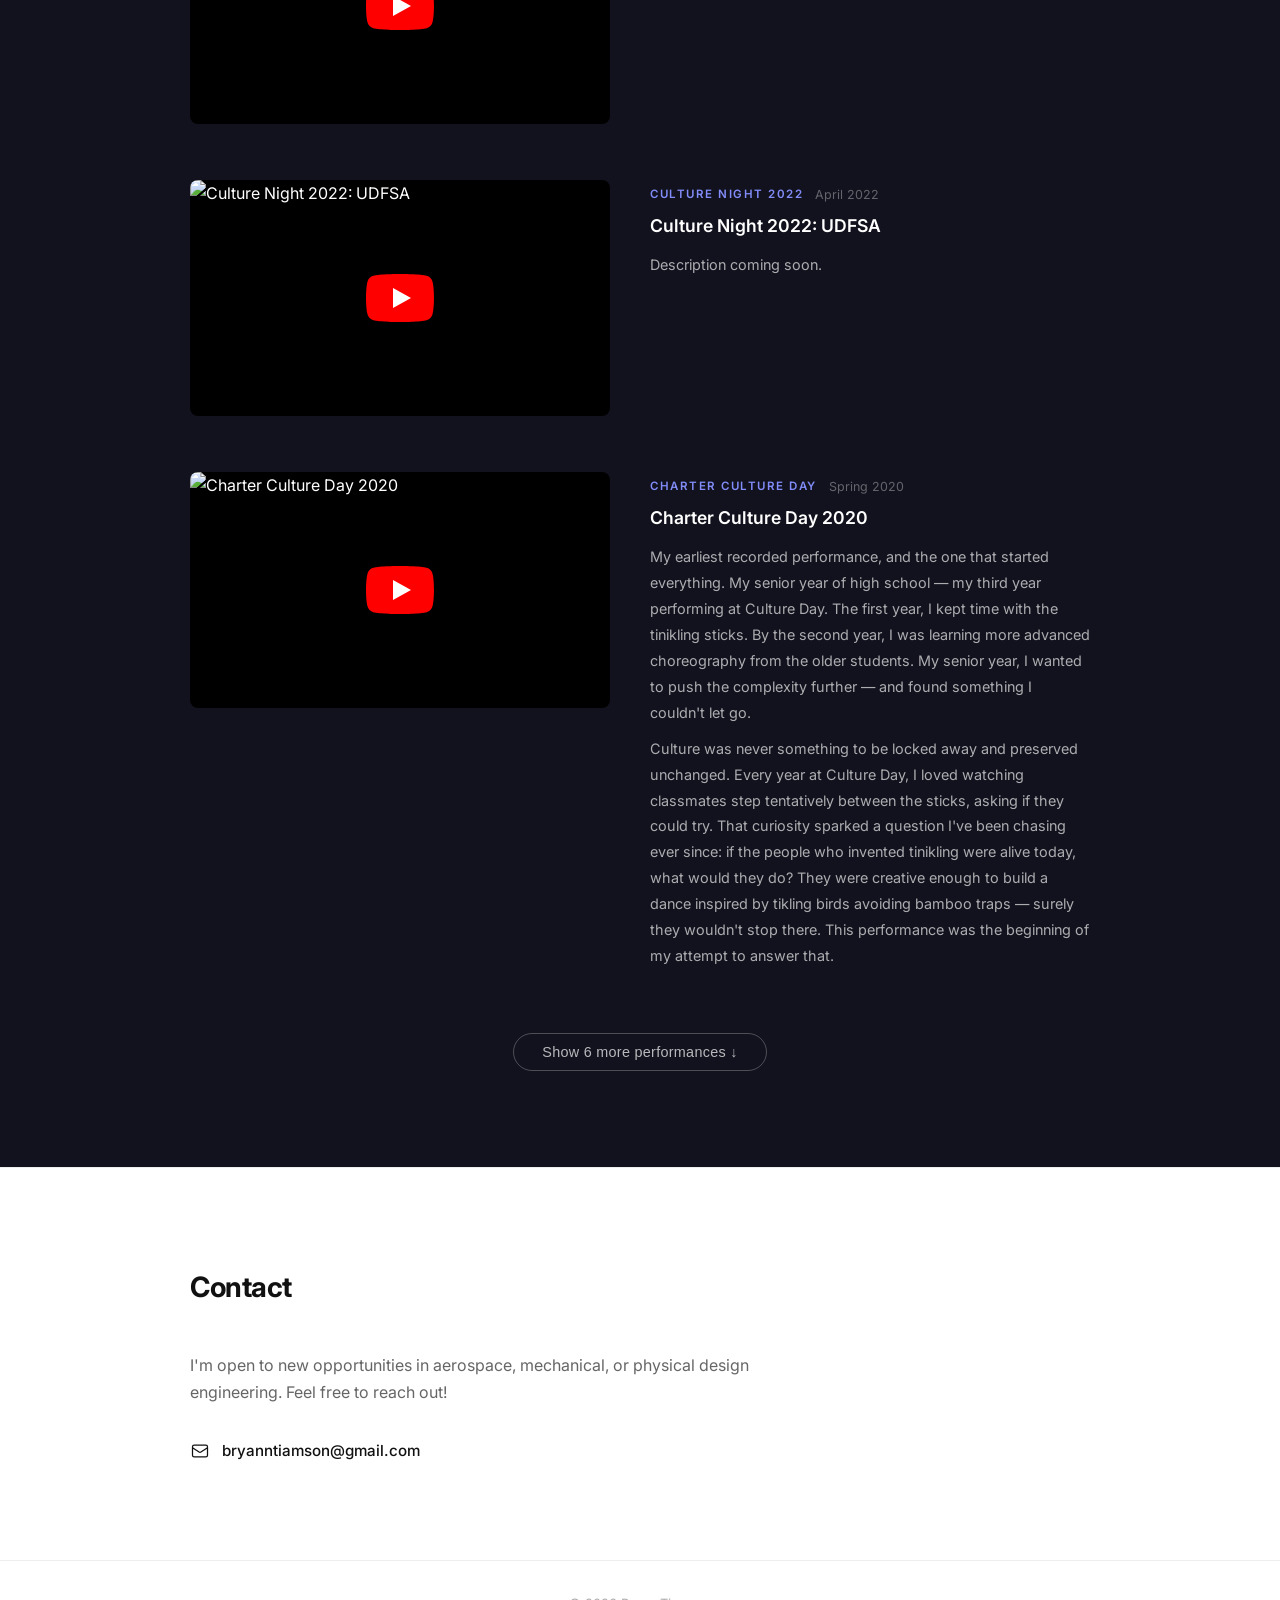
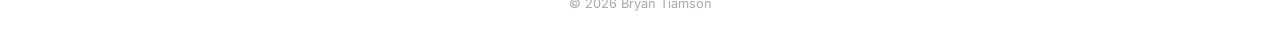
==== commit d62376a5: "Add version badge to preview pages Co-Authored-By: Claude Sonnet 4.6 <noreply@anthropic.com>" ====
--- a/preview-a.html
+++ b/preview-a.html
@@ -8,6 +8,8 @@
   <link href="https://fonts.googleapis.com/css2?family=Inter:wght@300;400;500;600;700&display=swap" rel="stylesheet"/>
 </head>
 <body>
+
+  <div style="position:fixed;bottom:16px;right:16px;z-index:9999;background:#2563eb;color:#fff;font-family:monospace;font-size:0.75rem;padding:5px 10px;border-radius:99px;pointer-events:none;">Preview A · v1.1</div>
 
   <!-- NAV -->
   <nav id="navbar">
--- a/style.css
+++ b/style.css
@@ -766,6 +766,35 @@
   color: rgba(255,255,255,0.85);
   margin-top: 3px;
   line-height: 1.3;
+}
+.video-card-sm-overlay {
+  position: absolute;
+  inset: 0;
+  background: rgba(10, 10, 22, 0.94);
+  padding: 14px;
+  opacity: 0;
+  transition: opacity 0.2s;
+  display: flex;
+  flex-direction: column;
+  justify-content: center;
+  gap: 10px;
+  cursor: pointer;
+}
+.video-card-sm:hover .video-card-sm-overlay { opacity: 1; }
+.video-card-sm-overlay p {
+  font-size: 0.76rem;
+  color: rgba(255,255,255,0.88);
+  line-height: 1.55;
+  display: -webkit-box;
+  -webkit-line-clamp: 5;
+  -webkit-box-orient: vertical;
+  overflow: hidden;
+  margin: 0;
+}
+.video-card-sm-overlay .hover-hint {
+  font-size: 0.72rem;
+  color: #93c5fd;
+  font-weight: 500;
 }
 
 #creativeGrid {
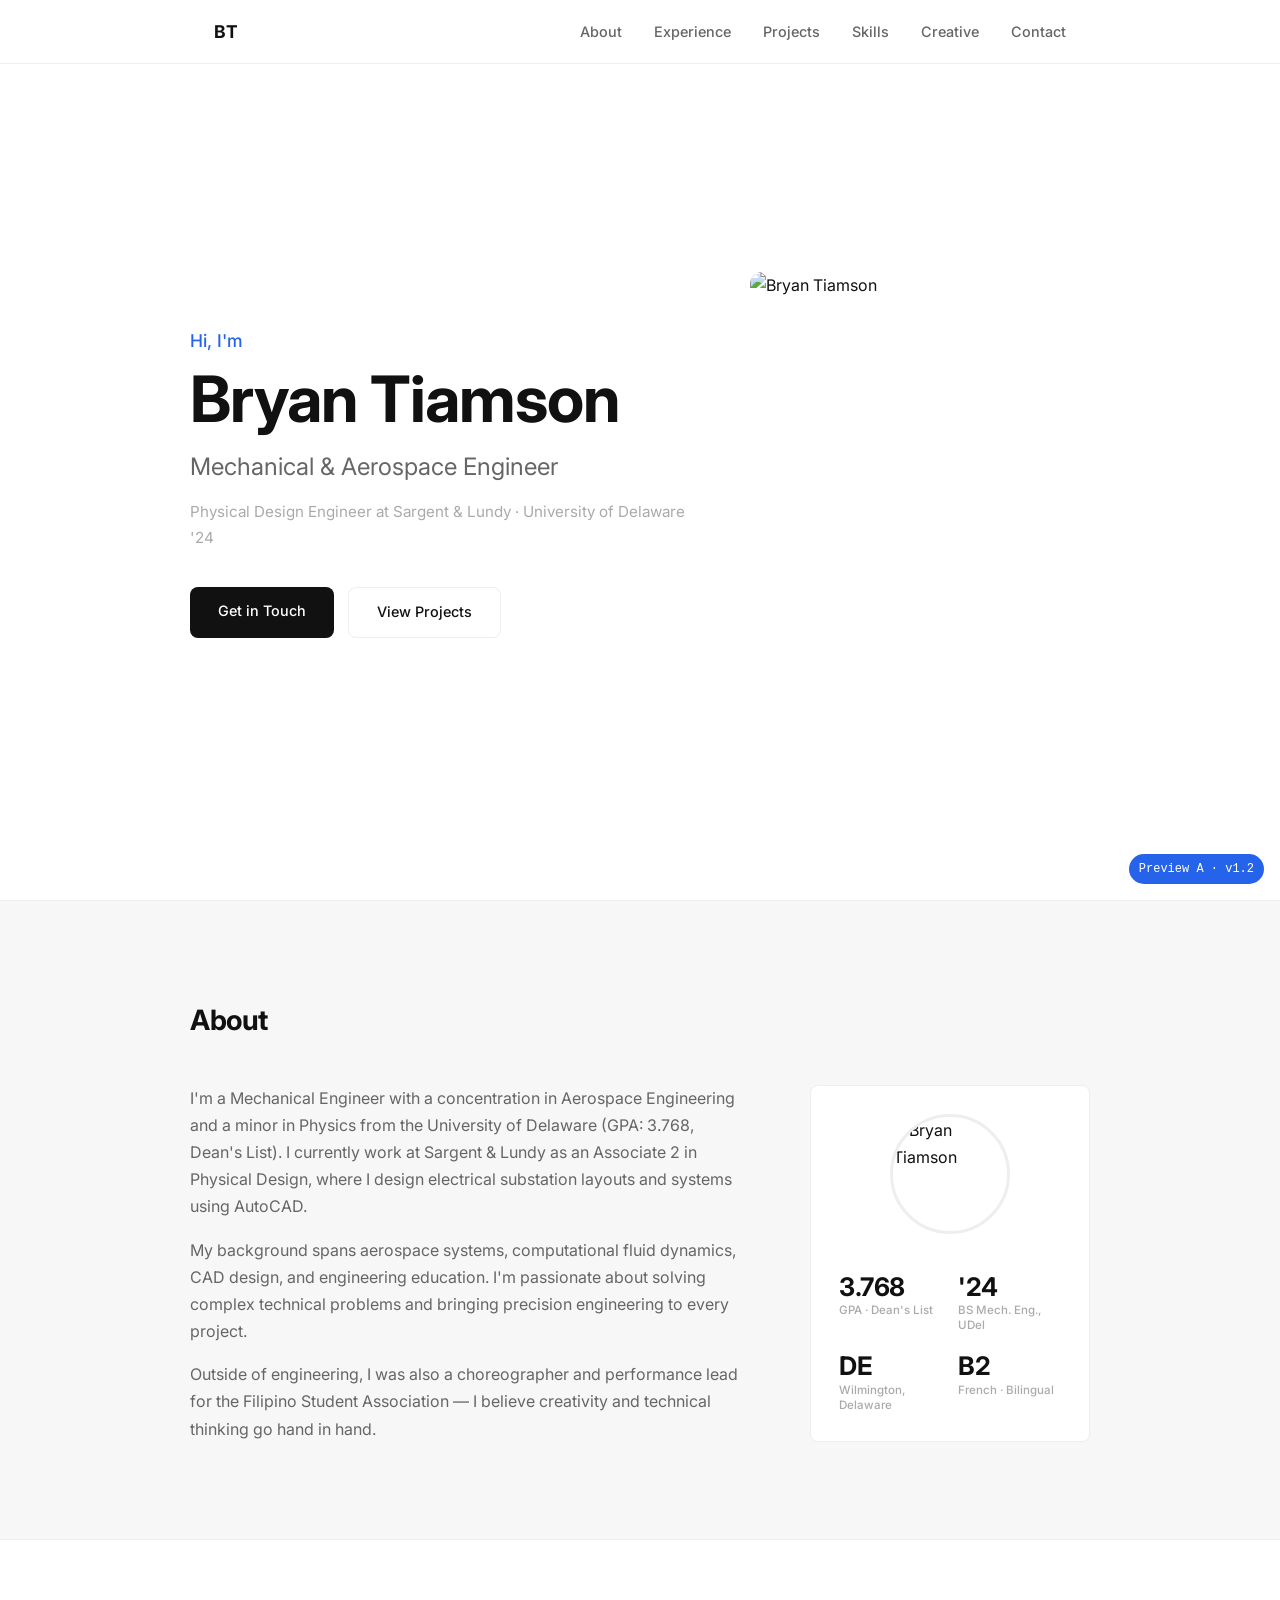
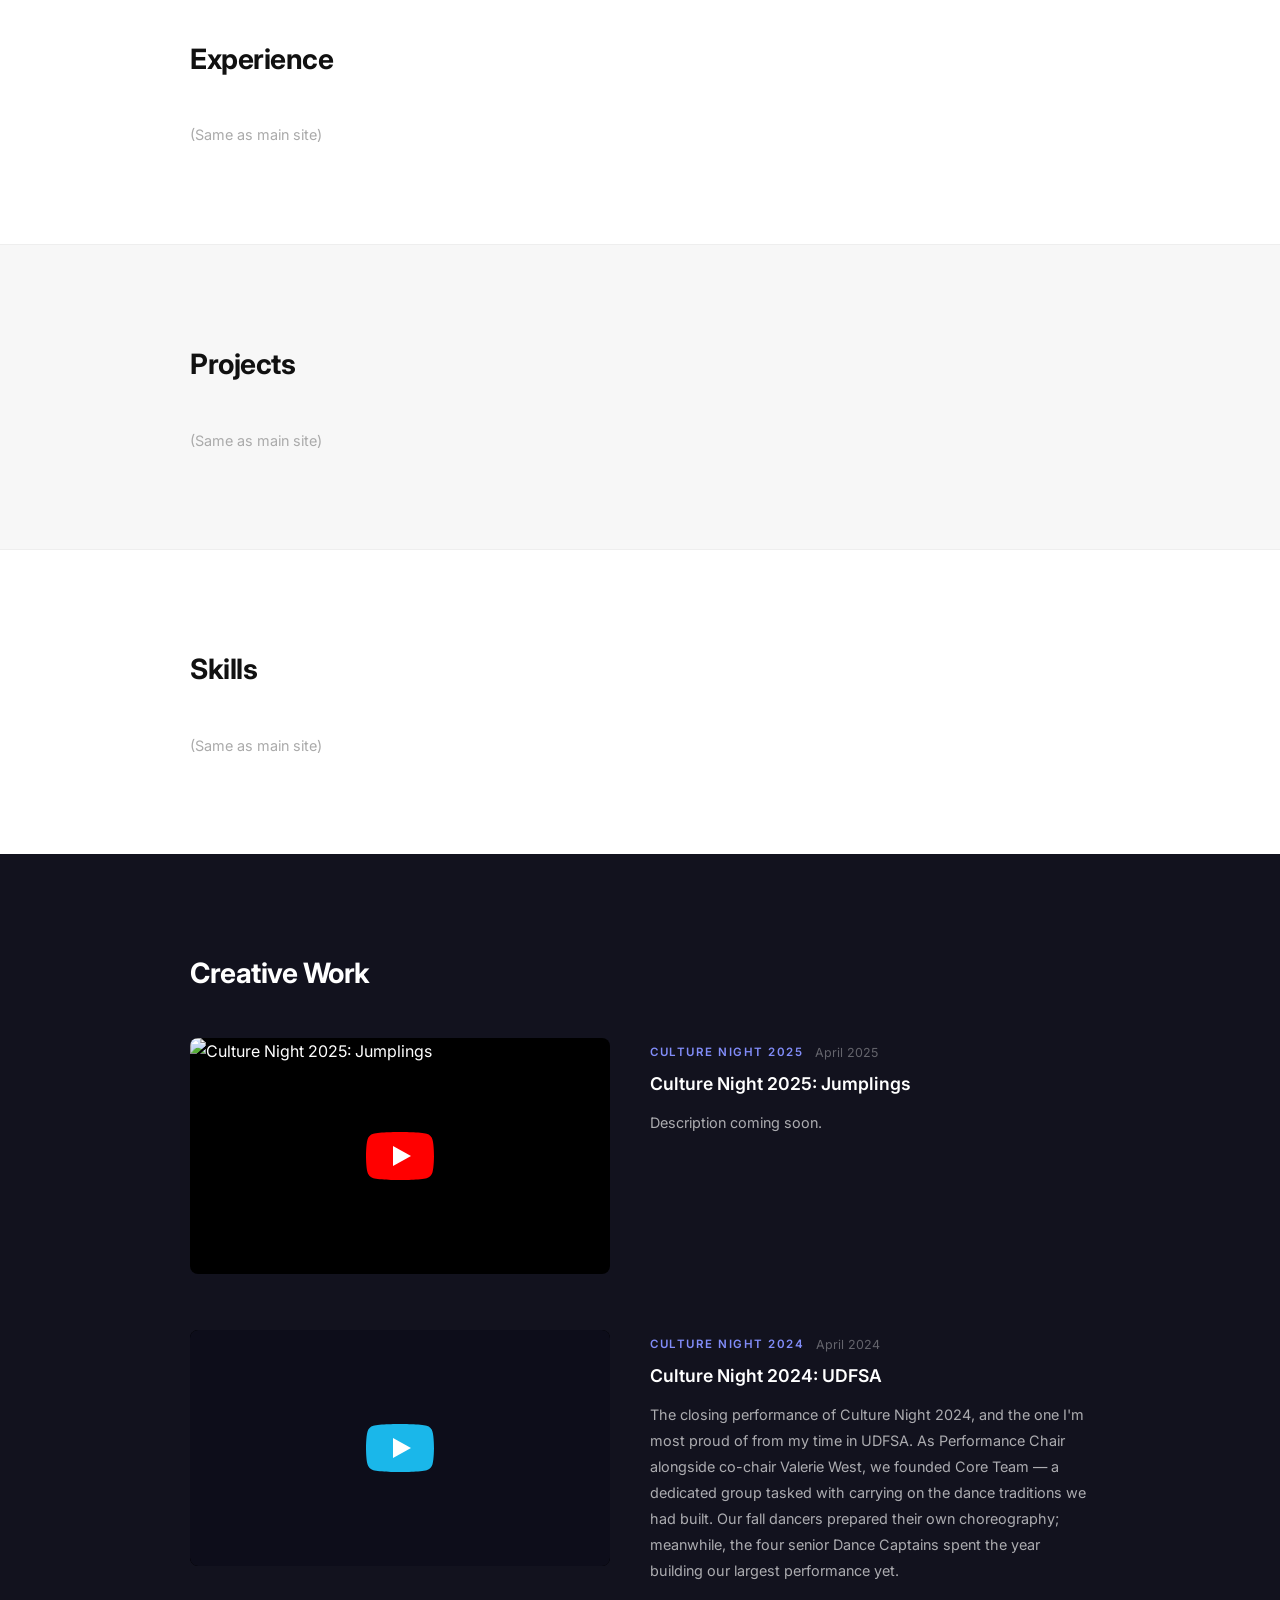
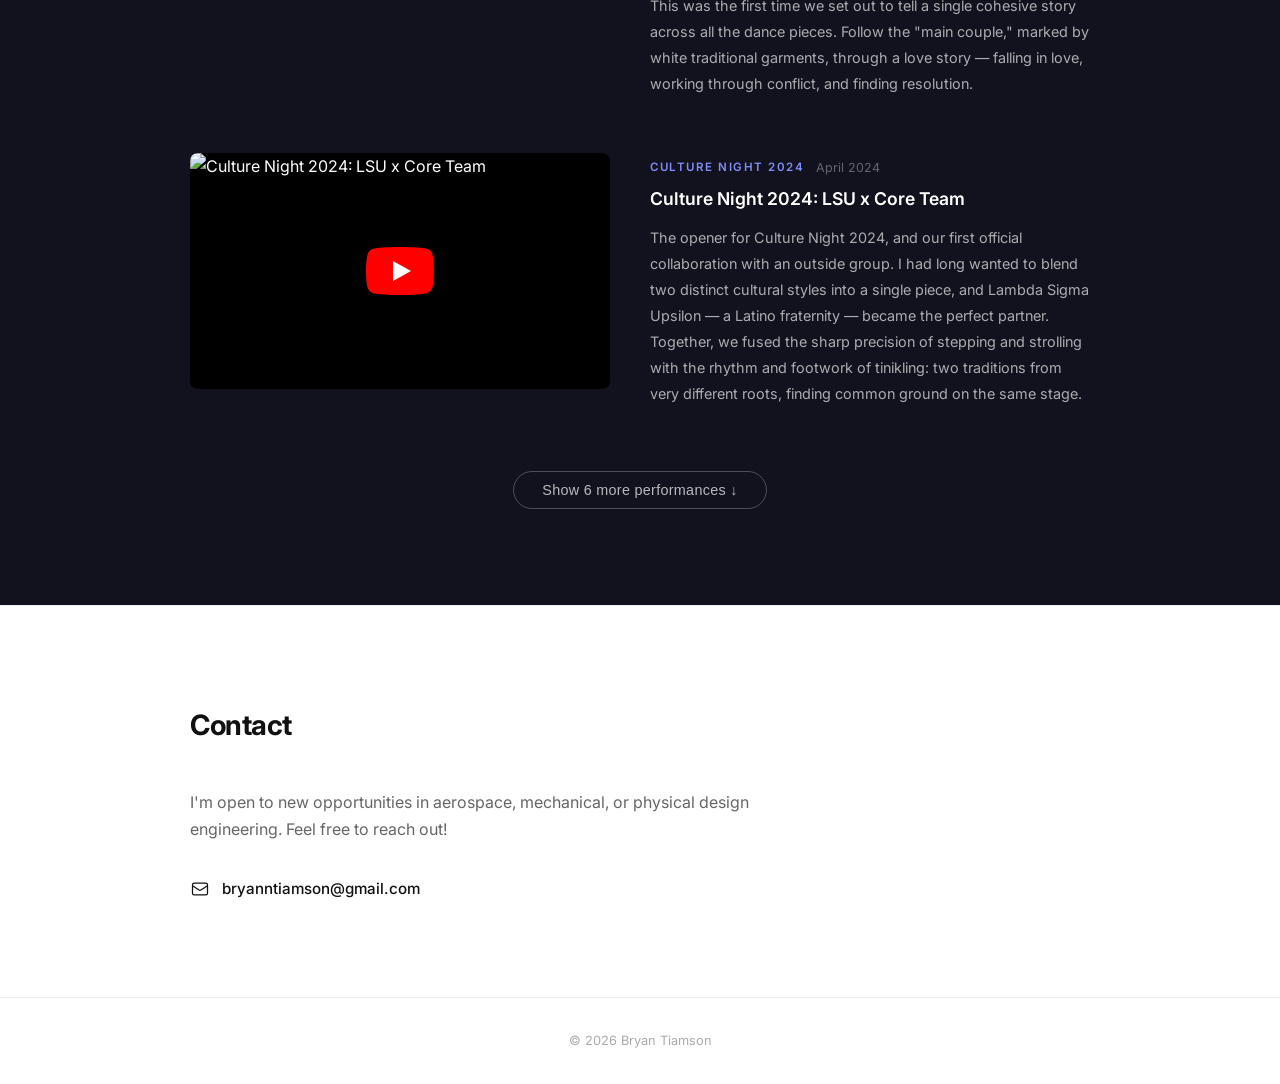
==== commit 68e6b07a: "Bump preview badge to v1.2 Co-Authored-By: Claude Sonnet 4.6 <noreply@anthropic.com>" ====
--- a/preview-a.html
+++ b/preview-a.html
@@ -9,7 +9,7 @@
 </head>
 <body>
 
-  <div style="position:fixed;bottom:16px;right:16px;z-index:9999;background:#2563eb;color:#fff;font-family:monospace;font-size:0.75rem;padding:5px 10px;border-radius:99px;pointer-events:none;">Preview A · v1.1</div>
+  <div style="position:fixed;bottom:16px;right:16px;z-index:9999;background:#2563eb;color:#fff;font-family:monospace;font-size:0.75rem;padding:5px 10px;border-radius:99px;pointer-events:none;">Preview A · v1.2</div>
 
   <!-- NAV -->
   <nav id="navbar">
--- a/style.css
+++ b/style.css
@@ -705,7 +705,7 @@
 }
 
 /* ── Version A: show-more button ── */
-.video-card--hidden { display: none; }
+.video-card.video-card--hidden { display: none; }
 .creative-show-more {
   display: block;
   margin: 8px auto 0;
@@ -739,6 +739,7 @@
   gap: 14px;
 }
 .video-card-sm {
+  position: relative;
   cursor: pointer;
   border-radius: var(--radius);
   overflow: hidden;
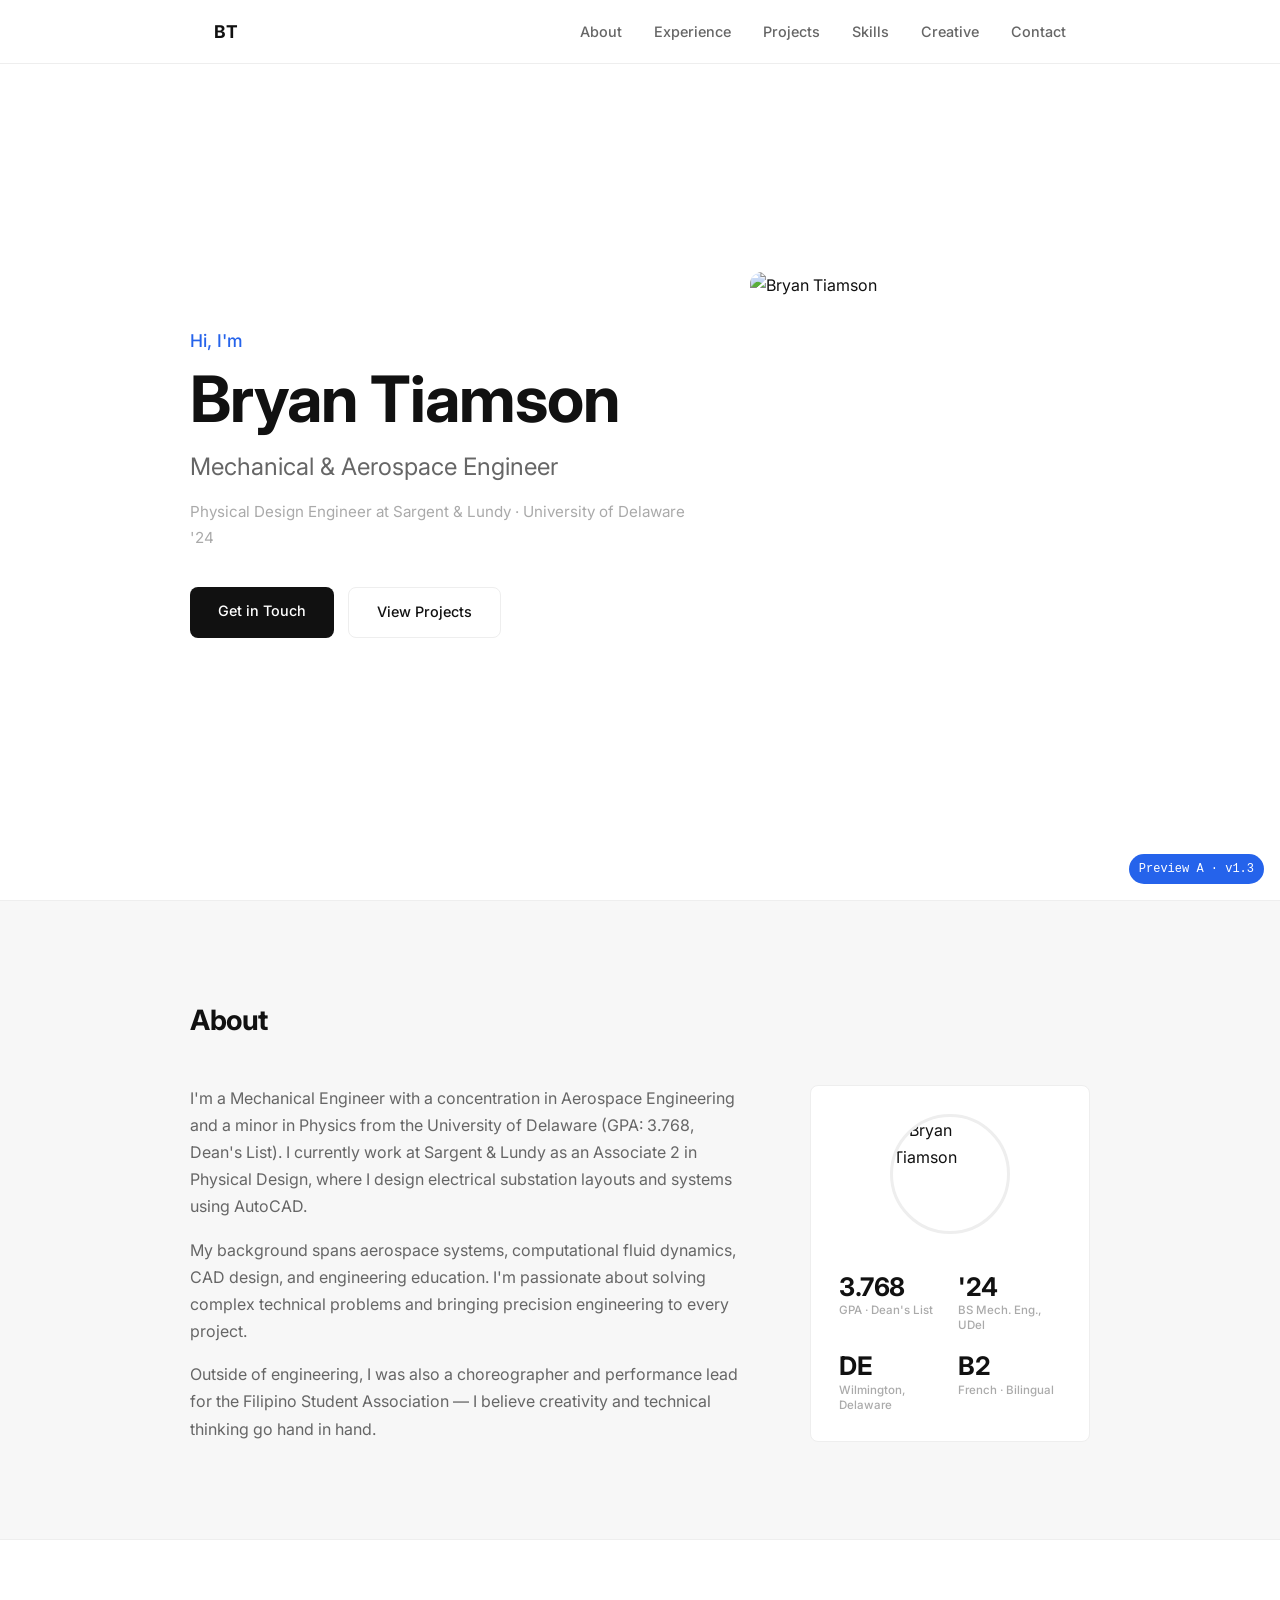
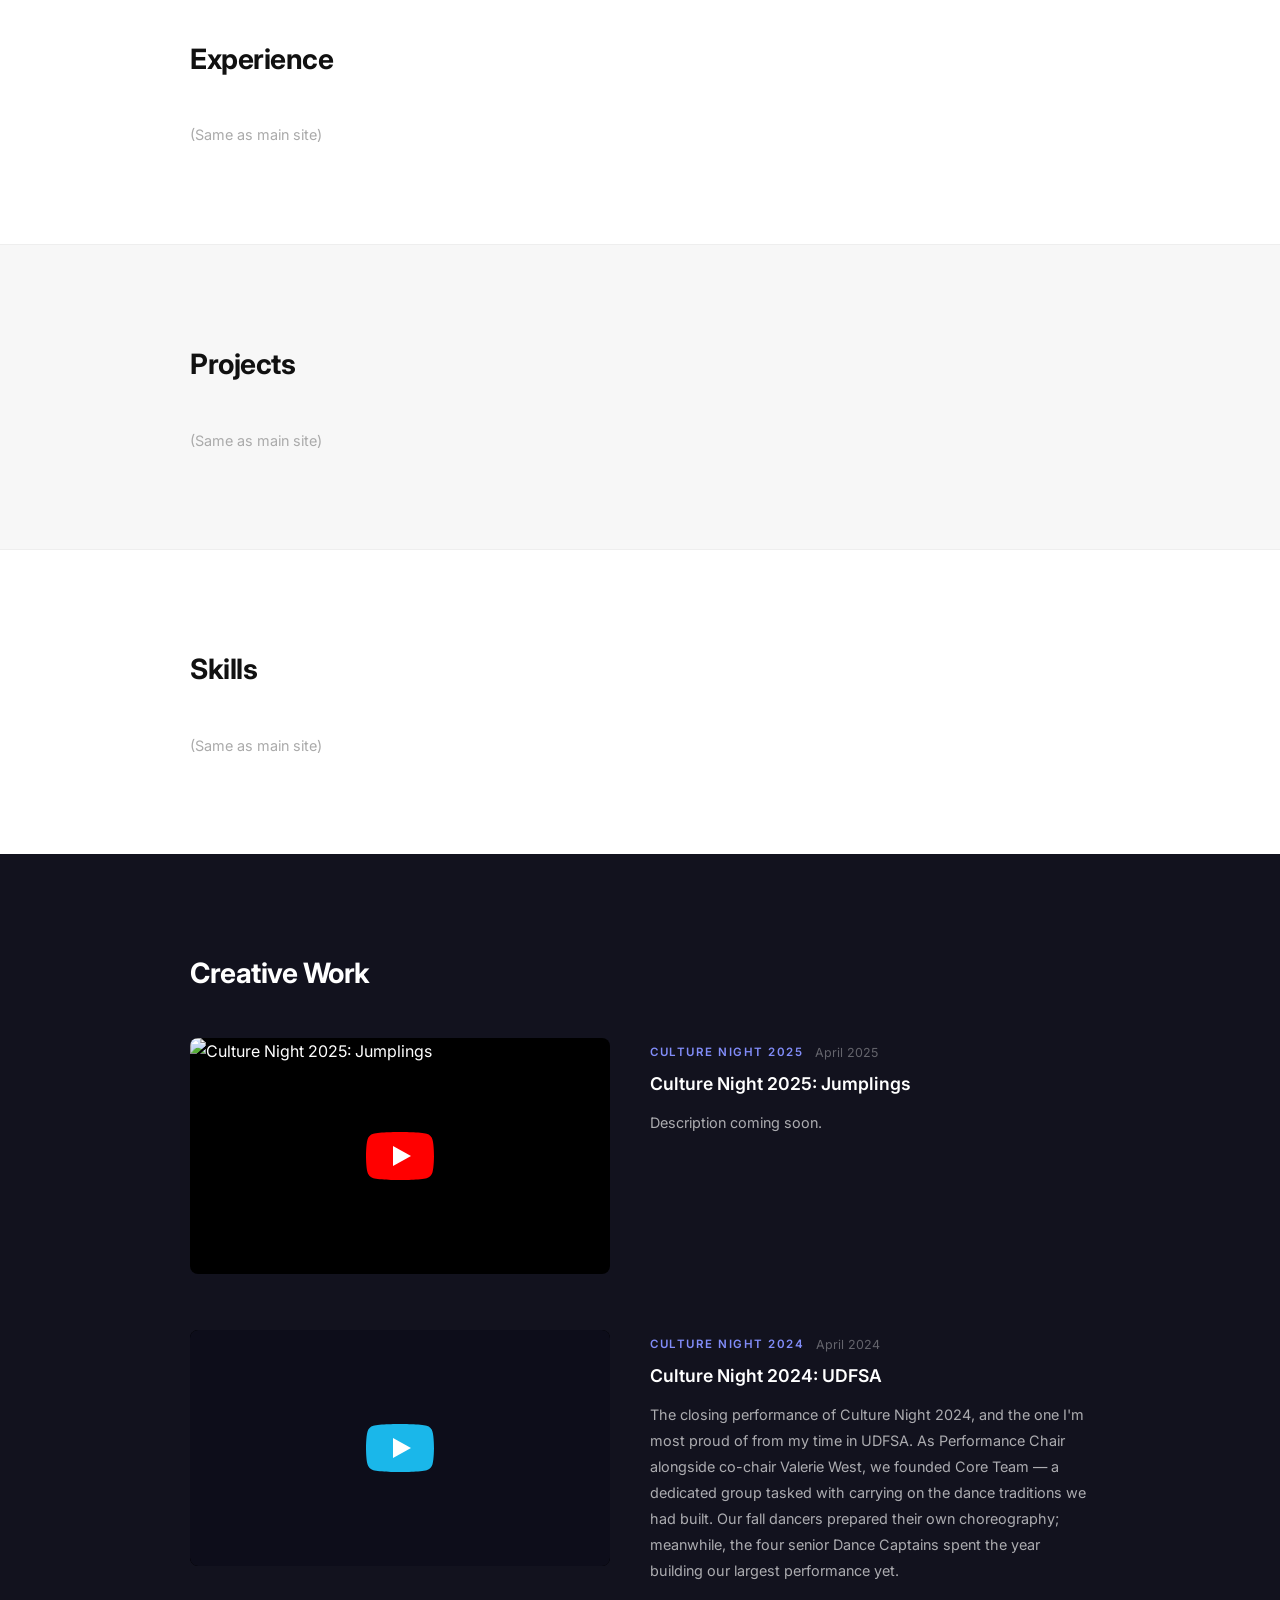
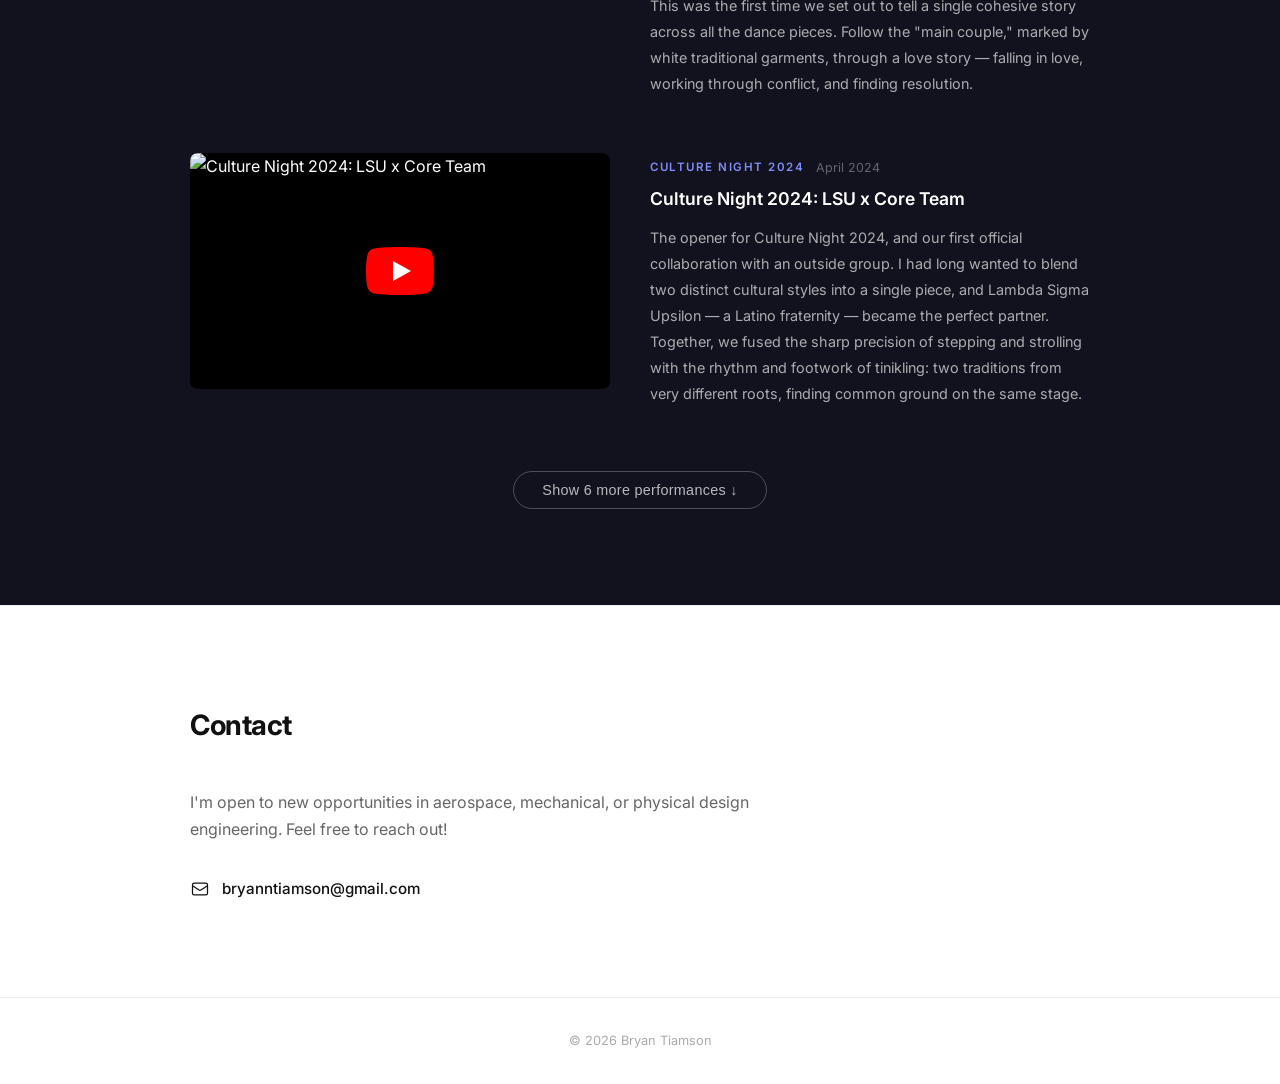
==== commit cb19f703: "v1.3: bypass CSS entirely for hide/show and hover - Version A: inline style="display:none" + data-ex" ====
--- a/preview-a.html
+++ b/preview-a.html
@@ -9,7 +9,7 @@
 </head>
 <body>
 
-  <div style="position:fixed;bottom:16px;right:16px;z-index:9999;background:#2563eb;color:#fff;font-family:monospace;font-size:0.75rem;padding:5px 10px;border-radius:99px;pointer-events:none;">Preview A · v1.2</div>
+  <div style="position:fixed;bottom:16px;right:16px;z-index:9999;background:#2563eb;color:#fff;font-family:monospace;font-size:0.75rem;padding:5px 10px;border-radius:99px;pointer-events:none;">Preview A · v1.3</div>
 
   <!-- NAV -->
   <nav id="navbar">
